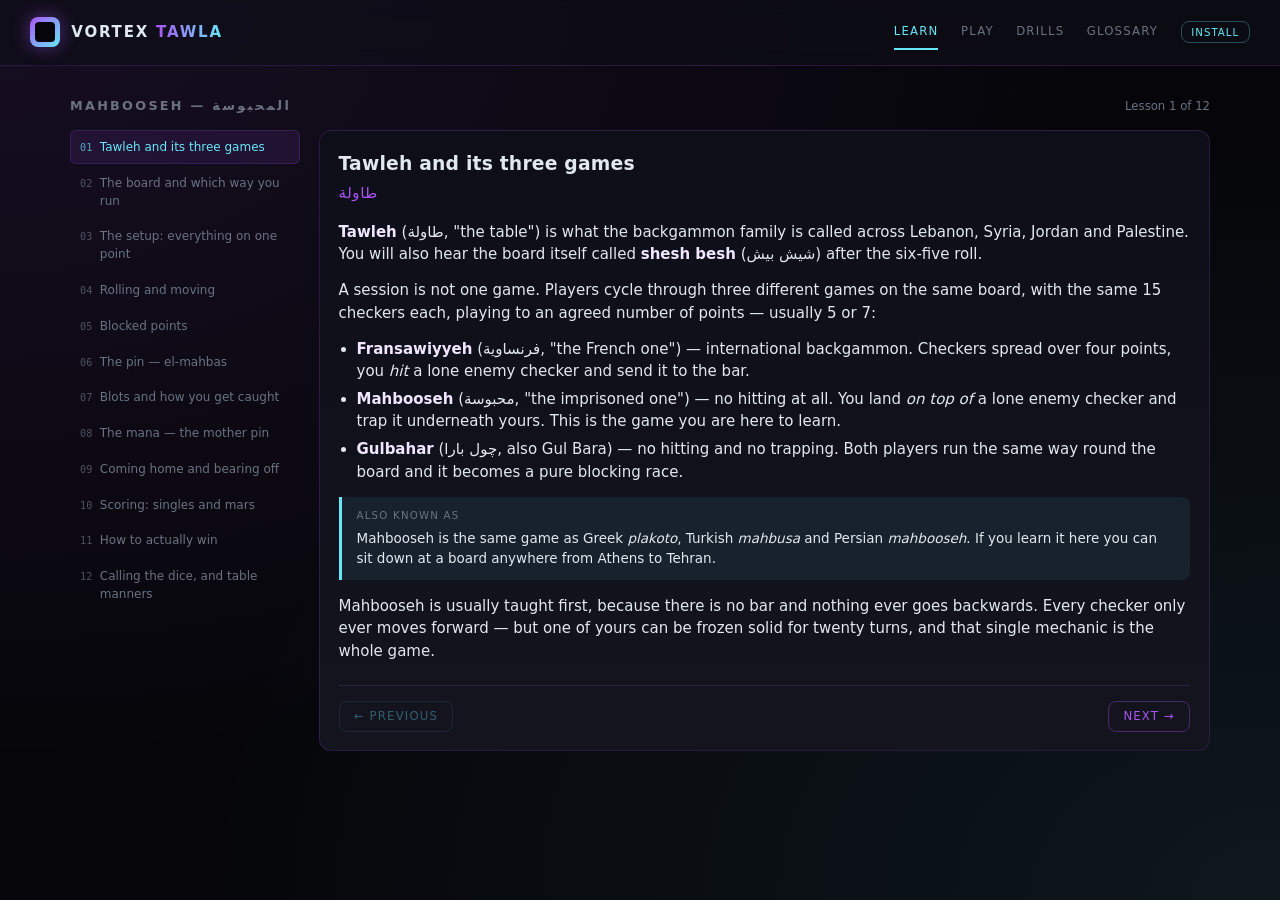
==== index.html @ 94d6f934 "Make it an installable, offline-capable PWA Adds manifest.webmanifest, sw.js and assets/js/pwa.js: t" ====
<!doctype html>
<html lang="en">
<head>
<meta charset="utf-8">
<meta name="viewport" content="width=device-width, initial-scale=1">
<title>Vortex Tawla — Mahbooseh</title>
<meta name="description" content="Learn Tawleh: an interactive Mahbooseh trainer with rules, drills and a playable board.">
<meta name="theme-color" content="#06060a">
<link rel="manifest" href="manifest.webmanifest">
<link rel="apple-touch-icon" href="assets/icons/apple-touch-icon-180.png">
<meta name="apple-mobile-web-app-capable" content="yes">
<meta name="apple-mobile-web-app-status-bar-style" content="black-translucent">
<meta name="apple-mobile-web-app-title" content="Tawla">
<meta name="mobile-web-app-capable" content="yes">
<link rel="icon" href="data:image/svg+xml,%3Csvg xmlns='http://www.w3.org/2000/svg' viewBox='0 0 32 32'%3E%3Cdefs%3E%3ClinearGradient id='g' x1='0' y1='0' x2='1' y2='1'%3E%3Cstop offset='0' stop-color='%23a855f7'/%3E%3Cstop offset='1' stop-color='%2367e8f9'/%3E%3C/linearGradient%3E%3C/defs%3E%3Crect width='32' height='32' rx='8' fill='url(%23g)'/%3E%3Crect x='5' y='5' width='22' height='22' rx='4' fill='%2306060a'/%3E%3C/svg%3E">
<link rel="stylesheet" href="assets/css/vortex.css">
<link rel="stylesheet" href="assets/css/tawla.css">
</head>
<body>

<header class="topbar" id="topbar">
  <div class="brand">
    <div class="logo"></div>
    <h1>VORTEX <span class="accent">TAWLA</span></h1>
  </div>
  <button class="hamburger" id="hamburger" aria-label="Toggle navigation">
    <span></span><span></span><span></span>
  </button>
  <nav id="nav">
    <button class="navlink active" data-view="learn">Learn</button>
    <button class="navlink" data-view="play">Play</button>
    <button class="navlink" data-view="drills">Drills</button>
    <button class="navlink" data-view="glossary">Glossary</button>
    <button class="btn btn-small" id="btn-install" hidden>Install</button>
  </nav>
</header>

<div id="sw-toast" class="sw-toast" hidden>
  <span>A new version is ready.</span>
  <button class="btn btn-small" id="sw-reload">Reload</button>
</div>

<main>

  <!-- ============================ LEARN ============================ -->
  <section class="view active" id="view-learn">
    <div class="section-head">
      <h2>Mahbooseh — المحبوسة</h2>
      <span class="muted" style="font-size:.78rem" id="lesson-progress"></span>
    </div>
    <div class="learn-grid">
      <div class="toc" id="toc"></div>
      <div class="card lesson" id="lesson"></div>
    </div>
  </section>

  <!-- ============================= PLAY ============================ -->
  <section class="view" id="view-play">
    <div class="section-head">
      <h2>Play Mahbooseh</h2>
      <div class="row">
        <label class="field" style="flex-direction:row;align-items:center;gap:.4rem">
          Opponent
          <select id="difficulty">
            <option value="easy">Easy</option>
            <option value="normal" selected>Normal</option>
            <option value="hard">Hard</option>
          </select>
        </label>
        <label class="field" style="flex-direction:row;align-items:center;gap:.4rem">
          <input type="checkbox" id="opt-hints" checked style="width:auto"> Hints
        </label>
        <label class="field" style="flex-direction:row;align-items:center;gap:.4rem">
          <input type="checkbox" id="opt-coach" checked style="width:auto"> Coach
        </label>
        <label class="field" style="flex-direction:row;align-items:center;gap:.4rem">
          <input type="checkbox" id="opt-mana" style="width:auto"> Mana ends game
        </label>
      </div>
    </div>

    <div id="play-flash"></div>

    <div class="play-grid">
      <div>
        <div class="hud">
          <div class="who w" id="who-w"><span class="dot"></span>You <span class="pips" id="pip-w"></span></div>
          <div class="who b" id="who-b"><span class="dot"></span>Opponent <span class="pips" id="pip-b"></span></div>
          <div class="spacer"></div>
          <div class="dice" id="dice"></div>
        </div>

        <div class="board-wrap"><div id="board"></div></div>

        <div class="controls">
          <button class="btn btn-primary" id="btn-roll">Roll</button>
          <button class="btn" id="btn-undo">Undo move</button>
          <button class="btn" id="btn-done">End turn</button>
          <button class="btn" id="btn-hint">Hint</button>
          <div class="spacer"></div>
          <button class="btn btn-danger" id="btn-new">New game</button>
        </div>
      </div>

      <aside class="side">
        <div class="card" id="coach-card">
          <div class="label" style="margin-bottom:.5rem">Coach</div>
          <div id="coach-body" class="coach-empty">Finish a turn and I'll review it.</div>
        </div>

        <div class="card">
          <div class="label" style="margin-bottom:.5rem">Position</div>
          <div class="stat-row"><span class="k">Your pip count</span><span class="v" id="s-pip-w">—</span></div>
          <div class="stat-row"><span class="k">Opponent pip</span><span class="v" id="s-pip-b">—</span></div>
          <div class="stat-row"><span class="k">Borne off</span><span class="v" id="s-off">0 – 0</span></div>
          <div class="stat-row"><span class="k">You have pinned</span><span class="v" id="s-pins-w">0</span></div>
          <div class="stat-row"><span class="k">You are pinned</span><span class="v" id="s-pins-b">0</span></div>
          <div class="stat-row"><span class="k">Match score</span><span class="v" id="s-score">0 – 0</span></div>
        </div>

        <div class="card">
          <div class="label" style="margin-bottom:.5rem">Move log</div>
          <div class="log" id="log"></div>
        </div>
      </aside>
    </div>
  </section>

  <!-- ============================ DRILLS =========================== -->
  <section class="view" id="view-drills">
    <div class="section-head">
      <h2>Drills</h2>
      <span class="muted" style="font-size:.78rem" id="drill-progress"></span>
    </div>
    <div class="card">
      <div class="drill-head" id="drill-head"></div>
      <p class="drill-q" id="drill-q"></p>
      <div class="board-wrap"><div id="drill-board"></div></div>
      <div class="controls">
        <button class="btn" id="drill-reset">Reset position</button>
        <button class="btn btn-primary" id="drill-check">Check my move</button>
        <button class="btn" id="drill-reveal">Show answer</button>
        <div class="spacer"></div>
        <button class="btn" id="drill-prev">Previous</button>
        <button class="btn" id="drill-next">Next</button>
      </div>
      <div class="verdict" id="drill-verdict"></div>
    </div>
  </section>

  <!-- =========================== GLOSSARY ========================== -->
  <section class="view" id="view-glossary">
    <div class="section-head"><h2>Glossary</h2></div>
    <div class="gloss" id="gloss"></div>

    <div class="section-head" style="margin-top:2rem"><h2>Calling the dice</h2></div>
    <div class="card">
      <table class="dice-names" id="dice-table"></table>
      <p class="muted" style="font-size:.78rem;margin:1rem 0 0">
        The higher die is called first: 6-5 is <em>shesh-besh</em>. Doubles usually take a
        <em>dou-</em> prefix. Calls vary between cities and tables.
      </p>
    </div>
  </section>

</main>

<script src="assets/js/engine.js"></script>
<script src="assets/js/ai.js"></script>
<script src="assets/js/coach.js"></script>
<script src="assets/js/store.js"></script>
<script src="assets/js/board.js"></script>
<script src="assets/js/content.js"></script>
<script src="assets/js/app.js"></script>
<script src="assets/js/pwa.js"></script>
</body>
</html>
---- assets/css/vortex.css ----
/* =====================================================================
 * Vortex shared theme
 * ---------------------------------------------------------------------
 * Ported from VortexPortal's hub/templates.py CSS so Vortex Tawla reads
 * as the same product as the Portal and Vortex Tension. Black ground,
 * purple + cyan highlights, glass topbar, neon glow on hover.
 * Keep the custom properties below in sync with the Portal.
 * ===================================================================== */

:root {
  --bg: #06060a;
  --surface: #0e0e18;
  --surface-2: #14141f;
  --border: rgba(168, 85, 247, 0.18);
  --border-strong: rgba(168, 85, 247, 0.45);
  --text: #e2e8f0;
  --muted: #6b7280;
  --subtle: #9ca3af;
  --purple: #a855f7;
  --purple-glow: rgba(168, 85, 247, 0.45);
  --cyan: #67e8f9;
  --cyan-glow: rgba(103, 232, 249, 0.40);
  --danger: #ef4444;
  --success: #34d399;
  --warning: #fbbf24;
  --mono: ui-monospace, "SF Mono", Menlo, Consolas, monospace;
}

* { box-sizing: border-box; }

html, body {
  margin: 0; padding: 0;
  background: var(--bg);
  color: var(--text);
  font-family: -apple-system, BlinkMacSystemFont, "Segoe UI", system-ui, sans-serif;
  font-size: 15px;
  line-height: 1.5;
  min-height: 100vh;
}

body {
  background:
    radial-gradient(ellipse at top left, rgba(168,85,247,0.10), transparent 60%),
    radial-gradient(ellipse at bottom right, rgba(103,232,249,0.08), transparent 60%),
    var(--bg);
  background-attachment: fixed;
}

a { color: var(--cyan); text-decoration: none; }
a:hover { text-decoration: underline; }

/* ---- topbar ---------------------------------------------------- */

.topbar {
  display: flex; align-items: center; justify-content: space-between;
  padding: 1rem 2rem;
  border-bottom: 1px solid var(--border);
  background: rgba(14, 14, 24, 0.72);
  backdrop-filter: blur(10px);
  -webkit-backdrop-filter: blur(10px);
  position: sticky; top: 0; z-index: 10;
}
.brand { display: flex; align-items: center; gap: 0.75rem; }
.brand .logo {
  width: 30px; height: 30px;
  background: linear-gradient(135deg, var(--purple), var(--cyan));
  border-radius: 8px;
  box-shadow: 0 0 18px var(--purple-glow);
  position: relative;
  flex: none;
}
.brand .logo::after {
  content: '';
  position: absolute; inset: 5px;
  background: var(--bg);
  border-radius: 4px;
}
.brand h1 {
  margin: 0;
  font-size: 1rem; font-weight: 600;
  letter-spacing: 0.12em; text-transform: uppercase;
}
.accent {
  background: linear-gradient(90deg, var(--purple), var(--cyan));
  -webkit-background-clip: text; background-clip: text; color: transparent;
}

nav { display: flex; gap: 1.5rem; align-items: center; }
nav button.navlink {
  background: none; border: 0; font: inherit; cursor: pointer;
  color: var(--muted);
  font-size: 0.78rem; text-transform: uppercase; letter-spacing: 0.1em;
  padding: 0.5rem 0;
  border-bottom: 2px solid transparent;
  transition: color .2s, border-color .2s;
}
nav button.navlink:hover { color: var(--text); }
nav button.navlink.active { color: var(--cyan); border-bottom-color: var(--cyan); }

.hamburger {
  display: none; flex-direction: column; gap: 4px;
  cursor: pointer; padding: .45rem; border-radius: 6px;
  background: none; border: 0;
}
.hamburger span { width: 22px; height: 2px; background: var(--text); border-radius: 2px; }

/* ---- layout ---------------------------------------------------- */

main { padding: 2rem; max-width: 1200px; margin: 0 auto; }

.section-head {
  display: flex; align-items: baseline; justify-content: space-between;
  margin: 0 0 1rem; gap: 1rem; flex-wrap: wrap;
}
.section-head h2 {
  margin: 0;
  font-size: 0.85rem; font-weight: 600;
  letter-spacing: 0.18em; text-transform: uppercase;
  color: var(--muted);
}

.card {
  background: linear-gradient(180deg, var(--surface), var(--surface-2));
  border: 1px solid var(--border);
  border-radius: 12px;
  padding: 1.25rem;
  position: relative;
}
.card h3 { margin: 0 0 0.5rem; font-size: 1.05rem; font-weight: 600; letter-spacing: 0.02em; }

.label {
  font-size: 0.7rem; color: var(--subtle);
  text-transform: uppercase; letter-spacing: 0.1em; font-weight: 600;
}

.badge {
  display: inline-flex; align-items: center; gap: 0.4rem;
  padding: 0.2rem 0.55rem;
  border-radius: 999px;
  font-size: 0.65rem; text-transform: uppercase; letter-spacing: 0.12em;
  border: 1px solid transparent; white-space: nowrap;
}
.badge.ok      { color: var(--success); border-color: rgba(52,211,153,.3);  background: rgba(52,211,153,.07); }
.badge.warn    { color: var(--warning); border-color: rgba(251,191,36,.3);  background: rgba(251,191,36,.07); }
.badge.bad     { color: var(--danger);  border-color: rgba(239,68,68,.3);   background: rgba(239,68,68,.07); }
.badge.neutral { color: var(--muted);   border-color: rgba(107,114,128,.3); background: rgba(107,114,128,.07); }

/* ---- controls -------------------------------------------------- */

.btn {
  display: inline-block;
  padding: 0.5rem 0.95rem;
  background: transparent;
  color: var(--cyan);
  border: 1px solid rgba(103, 232, 249, 0.3);
  border-radius: 8px;
  text-decoration: none;
  font-size: 0.78rem; text-transform: uppercase; letter-spacing: 0.1em;
  cursor: pointer; font-family: inherit;
  transition: background .15s, box-shadow .15s, border-color .15s, color .15s;
}
.btn:hover:not(:disabled) {
  background: rgba(103, 232, 249, 0.1);
  border-color: var(--cyan);
  box-shadow: 0 0 16px var(--cyan-glow);
  text-decoration: none;
}
.btn:disabled { opacity: .35; cursor: not-allowed; }
.btn-primary { color: var(--purple); border-color: rgba(168, 85, 247, 0.35); }
.btn-primary:hover:not(:disabled) {
  background: rgba(168, 85, 247, 0.1); border-color: var(--purple);
  box-shadow: 0 0 16px var(--purple-glow);
}
.btn-danger { color: var(--danger); border-color: rgba(239, 68, 68, 0.3); }
.btn-danger:hover:not(:disabled) {
  background: rgba(239, 68, 68, 0.1); border-color: var(--danger);
  box-shadow: 0 0 16px rgba(239,68,68,.3);
}
.btn-small { padding: 0.3rem 0.65rem; font-size: 0.68rem; }

label.field {
  display: flex; flex-direction: column; gap: 0.35rem;
  font-size: 0.7rem; color: var(--muted);
  text-transform: uppercase; letter-spacing: 0.1em;
}
input, select, textarea {
  background: var(--surface-2);
  border: 1px solid var(--border);
  color: var(--text);
  padding: 0.5rem 0.7rem;
  border-radius: 6px;
  font-size: 0.9rem; font-family: inherit;
  transition: border-color .15s, box-shadow .15s;
}
input:focus, select:focus, textarea:focus {
  outline: none; border-color: var(--purple);
  box-shadow: 0 0 0 3px var(--purple-glow);
}

.flash {
  padding: 0.75rem 1rem; border-radius: 8px;
  margin-bottom: 1rem; font-size: 0.85rem;
}
.flash.error   { background: rgba(239,68,68,.1);   border: 1px solid rgba(239,68,68,.3);   color: var(--danger); }
.flash.success { background: rgba(52,211,153,.08); border: 1px solid rgba(52,211,153,.3);  color: var(--success); }
.flash.info    { background: rgba(103,232,249,.08);border: 1px solid rgba(103,232,249,.3); color: var(--cyan); }

/* ---- mobile ---------------------------------------------------- */

@media (max-width: 760px) {
  .topbar { padding: .8rem 1rem; flex-wrap: wrap; }
  .hamburger { display: flex; }
  .topbar nav {
    display: none; flex-direction: column; align-items: flex-start;
    gap: .35rem; width: 100%; order: 3; margin-top: .6rem;
    padding-top: .6rem; border-top: 1px solid var(--border);
  }
  .topbar.open nav { display: flex; }
  nav button.navlink { padding: .55rem 0; width: 100%; text-align: left; }
  main { padding: 1rem; }
}
---- assets/css/tawla.css ----
/* =====================================================================
 * Vortex Tawla — board + app surfaces
 * Sits on top of vortex.css and only uses its custom properties, so the
 * whole thing re-skins if the Portal palette ever moves.
 * ===================================================================== */

/* You are purple, the opponent is cyan — same two accents the rest of
   the Vortex family uses for "self" and "remote". */
:root {
  --wood:      #0b0b14;
  --wood-2:    #10101c;
  --pt-a:      rgba(168, 85, 247, 0.13);
  --pt-b:      rgba(103, 232, 249, 0.09);
  --chk-w:     #a855f7;   /* White = the human player */
  --chk-w-rim: #d8b4fe;
  --chk-b:     #67e8f9;   /* Black = the opponent      */
  --chk-b-rim: #cffafe;
}

/* ---- view switching -------------------------------------------- */

.view { display: none; }
.view.active { display: block; }

/* ---- play layout ----------------------------------------------- */

.play-grid {
  display: grid;
  grid-template-columns: minmax(0, 1fr) 260px;
  gap: 1.25rem;
  align-items: start;
}
@media (max-width: 1000px) {
  .play-grid { grid-template-columns: minmax(0, 1fr); }
}

/* ---- the board ------------------------------------------------- */

.board-wrap { overflow-x: auto; }

.board {
  --gap: 2px;
  position: relative;
  display: grid;
  grid-template-columns: repeat(6, 1fr) 1.7rem repeat(6, 1fr) 2.9rem;
  grid-template-rows: 1fr 1fr;
  gap: 0;
  min-width: 520px;
  aspect-ratio: 1.62;
  background: linear-gradient(160deg, var(--wood), var(--wood-2));
  border: 1px solid var(--border-strong);
  border-radius: 12px;
  padding: 0.5rem;
  box-shadow: 0 10px 40px rgba(0,0,0,.55), inset 0 0 60px rgba(168,85,247,.05);
  user-select: none;
}

/* the centre spine */
.board .bar {
  grid-row: 1 / span 2;
  grid-column: 7;
  background: linear-gradient(180deg, rgba(168,85,247,.10), rgba(103,232,249,.08));
  border-left: 1px solid var(--border);
  border-right: 1px solid var(--border);
  margin: -0.5rem 0;
}

/* ---- points ---------------------------------------------------- */

.pt {
  position: relative;
  cursor: default;
}
.pt .tri {
  position: absolute; inset: 0;
  background: var(--pt-a);
  transition: background .15s, filter .15s;
}
.pt.alt .tri { background: var(--pt-b); }
.pt.top .tri { clip-path: polygon(0 0, 100% 0, 50% 96%); }
.pt.bot .tri { clip-path: polygon(0 100%, 100% 100%, 50% 4%); }

.pt .num {
  position: absolute;
  left: 0; right: 0;
  text-align: center;
  font-family: var(--mono);
  font-size: 0.55rem;
  letter-spacing: .05em;
  color: var(--muted);
  pointer-events: none;
  opacity: .65;
}
.pt.top .num { top: -0.05rem; }
.pt.bot .num { bottom: -0.05rem; }

/* home-board tint so the two target quadrants read at a glance */
.pt.home-w .tri { box-shadow: inset 0 0 0 1px rgba(168,85,247,.16); }
.pt.home-b .tri { box-shadow: inset 0 0 0 1px rgba(103,232,249,.14); }

/* interaction states */
.pt.clickable { cursor: pointer; }
.pt.movable .tri { background: rgba(168,85,247,.22); }
.pt.selected .tri { background: rgba(168,85,247,.34); }
.pt.target { cursor: pointer; }
.pt.target .tri {
  background: rgba(52,211,153,.26);
  filter: drop-shadow(0 0 10px rgba(52,211,153,.5));
}
.pt.target-pin .tri {
  background: rgba(251,191,36,.30);
  filter: drop-shadow(0 0 12px rgba(251,191,36,.55));
}
/* Coach warnings on candidate destinations. The mana variant is loud on
   purpose — it is the one mistake that loses the game outright. */
.pt.risk-blot .tri {
  background: rgba(251,191,36,.20);
  filter: drop-shadow(0 0 8px rgba(251,191,36,.4));
}
.pt.risk-mana .tri {
  background: rgba(239,68,68,.34);
  filter: drop-shadow(0 0 14px rgba(239,68,68,.7));
}
.pt.risk-mana::after {
  content: '!';
  position: absolute; left: 50%; top: 42%;
  transform: translate(-50%, -50%);
  color: #fff; font-weight: 700; font-size: .9rem;
  text-shadow: 0 0 8px rgba(239,68,68,.9);
  pointer-events: none;
}
.pt.hintsrc .tri { background: rgba(103,232,249,.28); }
.pt.hintdst .tri { background: rgba(103,232,249,.20); filter: drop-shadow(0 0 10px var(--cyan-glow)); }

/* ---- checkers -------------------------------------------------- */

.chk {
  position: absolute;
  left: 50%;
  border-radius: 50%;
  transform: translateX(-50%);
  box-sizing: border-box;
  display: grid; place-items: center;
  font-size: 0.6rem;
  transition: box-shadow .15s;
}
.chk.w {
  background: radial-gradient(circle at 34% 30%, #c98bff, var(--chk-w) 62%, #7326b8);
  border: 1px solid var(--chk-w-rim);
  box-shadow: 0 2px 6px rgba(0,0,0,.6);
}
.chk.b {
  background: radial-gradient(circle at 34% 30%, #b9f6ff, var(--chk-b) 62%, #17869c);
  border: 1px solid var(--chk-b-rim);
  box-shadow: 0 2px 6px rgba(0,0,0,.6);
}
/* a checker with an enemy sitting on it: mahboos — locked down */
.chk.pinned {
  filter: saturate(.45) brightness(.62);
  border-style: dashed;
}
.chk.pinned::after {
  content: '✖';
  color: rgba(255,255,255,.85);
  font-size: 0.55em;
  line-height: 1;
}
.chk.top-of-pin {
  box-shadow: 0 0 0 2px rgba(251,191,36,.75), 0 2px 8px rgba(0,0,0,.6);
}
.chk.overflow-count {
  background: var(--surface-2);
  border: 1px solid var(--border-strong);
  color: var(--text);
  font-family: var(--mono);
  font-size: 0.6rem;
  font-weight: 700;
}

/* ---- bear-off trays -------------------------------------------- */

.tray {
  grid-column: 14;
  position: relative;
  margin-left: 0.4rem;
  border: 1px solid var(--border);
  border-radius: 6px;
  background: rgba(0,0,0,.35);
  display: flex; flex-direction: column;
  align-items: center; justify-content: flex-start;
  padding: 0.3rem 0.2rem;
  gap: 2px;
}
.tray.w { grid-row: 2; justify-content: flex-end; }
.tray.b { grid-row: 1; }
.tray .tray-label {
  font-family: var(--mono);
  font-size: 0.6rem;
  color: var(--muted);
  writing-mode: vertical-rl;
  position: absolute; top: 50%; left: 50%;
  transform: translate(-50%, -50%);
  pointer-events: none;
  letter-spacing: .1em;
}
.tray .slab { width: 78%; height: 5px; border-radius: 2px; flex: none; }
.tray .slab.w { background: linear-gradient(90deg, #7326b8, var(--chk-w)); }
.tray .slab.b { background: linear-gradient(90deg, #17869c, var(--chk-b)); }
.tray.target { outline: 2px solid var(--success); box-shadow: 0 0 14px rgba(52,211,153,.5); cursor: pointer; }

/* ---- HUD ------------------------------------------------------- */

.hud {
  display: flex; flex-wrap: wrap; gap: .6rem; align-items: center;
  margin-bottom: .9rem;
}
.hud .who {
  display: flex; align-items: center; gap: .45rem;
  padding: .35rem .7rem;
  border: 1px solid var(--border);
  border-radius: 999px;
  background: var(--surface);
  font-size: .72rem; text-transform: uppercase; letter-spacing: .1em;
  color: var(--muted);
}
.hud .who .dot { width: 10px; height: 10px; border-radius: 50%; }
.hud .who.w .dot { background: var(--chk-w); }
.hud .who.b .dot { background: var(--chk-b); }
.hud .who.active { border-color: var(--border-strong); color: var(--text); box-shadow: 0 0 14px var(--purple-glow); }
.hud .who .pips { font-family: var(--mono); font-size: .7rem; color: var(--subtle); }

.dice { display: flex; gap: .4rem; align-items: center; }
.die {
  width: 34px; height: 34px;
  border-radius: 7px;
  background: linear-gradient(160deg, #f5f3ff, #d8cfe8);
  color: #14141f;
  display: grid; grid-template-columns: repeat(3, 1fr); grid-template-rows: repeat(3, 1fr);
  padding: 4px;
  box-shadow: 0 2px 8px rgba(0,0,0,.55), 0 0 14px var(--purple-glow);
  flex: none;
}
.die i {
  border-radius: 50%; background: #14141f;
  width: 6px; height: 6px;
  align-self: center; justify-self: center;
  visibility: hidden;
}
.die i.on { visibility: visible; }
.die.spent { opacity: .28; box-shadow: none; filter: grayscale(1); }
.die.rolling { animation: tumble .45s ease-in-out; }
@keyframes tumble {
  0%   { transform: rotate(0)      scale(1);   }
  35%  { transform: rotate(-22deg) scale(1.14);}
  70%  { transform: rotate(18deg)  scale(.94); }
  100% { transform: rotate(0)      scale(1);   }
}

.controls { display: flex; flex-wrap: wrap; gap: .5rem; margin-top: .9rem; }

/* ---- side panel ------------------------------------------------ */

.side { display: flex; flex-direction: column; gap: 1rem; }
.side .card { padding: 1rem; }

.stat-row {
  display: flex; justify-content: space-between; align-items: center;
  padding: .35rem 0;
  border-bottom: 1px dashed rgba(168,85,247,.12);
  font-size: .8rem;
}
.stat-row:last-child { border-bottom: 0; }
.stat-row .k { color: var(--muted); font-size: .7rem; text-transform: uppercase; letter-spacing: .08em; }
.stat-row .v { font-family: var(--mono); }

.log {
  max-height: 260px; overflow-y: auto;
  font-family: var(--mono); font-size: .72rem;
  display: flex; flex-direction: column; gap: .2rem;
}
.log .entry { padding: .2rem .4rem; border-radius: 4px; color: var(--subtle); }
.log .entry.w { border-left: 2px solid var(--chk-w); }
.log .entry.b { border-left: 2px solid var(--chk-b); }
.log .entry .tag { color: var(--warning); }

/* ---- coach ----------------------------------------------------- */

.coach-empty { color: var(--muted); font-size: .8rem; font-style: italic; }
.coach-verdict {
  display: flex; align-items: center; gap: .5rem;
  margin-bottom: .5rem; flex-wrap: wrap;
}
.coach-verdict .cost { font-family: var(--mono); font-size: .7rem; color: var(--muted); }
.coach-body { font-size: .82rem; }
.coach-body .played, .coach-body .better, .coach-body .neutral {
  font-family: var(--mono); font-size: .74rem;
  padding: .28rem .45rem; border-radius: 5px; margin-top: .35rem;
  display: block;
}
.coach-body .neutral { background: var(--surface-2); border: 1px solid var(--border); }
.coach-body .played { background: rgba(239,68,68,.08);  border: 1px solid rgba(239,68,68,.22); }
.coach-body .better { background: rgba(52,211,153,.08); border: 1px solid rgba(52,211,153,.25); }
.coach-body .lead { color: var(--subtle); margin: .5rem 0 0; }

.coach-warn {
  border-left: 3px solid var(--danger);
  background: rgba(239,68,68,.09);
  padding: .55rem .7rem; border-radius: 0 7px 7px 0;
  font-size: .82rem; margin-bottom: .6rem;
}
.coach-warn.mild { border-left-color: var(--warning); background: rgba(251,191,36,.08); }
.coach-warn .h {
  display: block; font-size: .64rem; text-transform: uppercase;
  letter-spacing: .12em; color: var(--muted); margin-bottom: .2rem;
}

.drill-tick { color: var(--success); }

/* ---- learn ----------------------------------------------------- */

.learn-grid {
  display: grid;
  grid-template-columns: 230px minmax(0, 1fr);
  gap: 1.25rem; align-items: start;
}
@media (max-width: 860px) { .learn-grid { grid-template-columns: minmax(0,1fr); } }

.toc { display: flex; flex-direction: column; gap: .15rem; position: sticky; top: 84px; }
@media (max-width: 860px) { .toc { position: static; } }
.toc button {
  text-align: left; background: none; border: 1px solid transparent;
  color: var(--muted); font: inherit; font-size: .8rem;
  padding: .45rem .6rem; border-radius: 6px; cursor: pointer;
  display: flex; gap: .5rem; align-items: baseline;
}
.toc button .n { font-family: var(--mono); font-size: .68rem; opacity: .7; }
.toc button:hover { background: rgba(168,85,247,.06); color: var(--text); }
.toc button.active {
  background: rgba(168,85,247,.10); border-color: var(--border);
  color: var(--cyan);
}

.lesson h3 {
  font-size: 1.25rem; margin: 0 0 .25rem;
  letter-spacing: .01em;
}
.lesson .ar {
  font-size: 1rem; color: var(--purple); margin: 0 0 1.1rem;
  letter-spacing: .04em;
}
.lesson p { margin: 0 0 .9rem; }
.lesson ul, .lesson ol { margin: 0 0 .9rem; padding-left: 1.2rem; }
.lesson li { margin-bottom: .35rem; }
.lesson strong { color: #f0e6ff; }
.lesson code {
  font-family: var(--mono); font-size: .85em;
  background: var(--surface-2); border: 1px solid var(--border);
  padding: .05rem .35rem; border-radius: 4px;
}
.lesson .callout {
  border-left: 3px solid var(--purple);
  background: rgba(168,85,247,.07);
  padding: .75rem 1rem; border-radius: 0 8px 8px 0;
  margin: 0 0 1rem; font-size: .9rem;
}
.lesson .callout.cyan  { border-left-color: var(--cyan);   background: rgba(103,232,249,.07); }
.lesson .callout.warn  { border-left-color: var(--warning);background: rgba(251,191,36,.07); }
.lesson .callout .h {
  display: block; font-size: .68rem; text-transform: uppercase;
  letter-spacing: .12em; color: var(--muted); margin-bottom: .3rem;
}

.diagram { margin: 0 0 1.1rem; }
.diagram .cap {
  font-size: .72rem; color: var(--muted); margin-top: .4rem;
  font-style: italic;
}
.diagram .board { min-width: 0; }

.lesson-nav {
  display: flex; justify-content: space-between; gap: .5rem;
  margin-top: 1.5rem; padding-top: 1rem;
  border-top: 1px solid var(--border);
}

/* ---- drills ---------------------------------------------------- */

.drill-head { display: flex; gap: .6rem; align-items: center; flex-wrap: wrap; margin-bottom: .8rem; }
.drill-q { font-size: .95rem; margin: 0 0 .8rem; }
.verdict { margin-top: .9rem; }

/* ---- glossary -------------------------------------------------- */

.gloss { display: grid; grid-template-columns: repeat(auto-fill, minmax(260px, 1fr)); gap: .75rem; }
.gloss .term {
  border: 1px solid var(--border); border-radius: 10px;
  background: linear-gradient(180deg, var(--surface), var(--surface-2));
  padding: .8rem .9rem;
}
.gloss .term .t { font-weight: 600; display: flex; gap: .5rem; align-items: baseline; flex-wrap: wrap; }
.gloss .term .t .arabic { color: var(--purple); font-size: .95rem; }
.gloss .term .d { font-size: .82rem; color: var(--subtle); margin-top: .3rem; }

.dice-names { width: 100%; border-collapse: collapse; font-size: .85rem; }
.dice-names th, .dice-names td {
  text-align: left; padding: .45rem .6rem;
  border-bottom: 1px solid rgba(168,85,247,.12);
}
.dice-names th {
  font-size: .66rem; text-transform: uppercase; letter-spacing: .12em;
  color: var(--muted); font-weight: 600;
}
.dice-names td.face { font-family: var(--mono); color: var(--cyan); white-space: nowrap; }
.dice-names td.arabic { color: var(--purple); }

/* On a phone, a board you can see all of beats a board you have to
   scroll sideways: drop the minimum width, narrow the spine and tray,
   and buy back stack height with a taller aspect ratio. */
@media (max-width: 620px) {
  .board {
    min-width: 0;
    aspect-ratio: 1.42;
    grid-template-columns: repeat(6, 1fr) 0.85rem repeat(6, 1fr) 1.5rem;
    padding: 0.35rem;
    border-radius: 9px;
  }
  .pt .num { font-size: 0.46rem; }
  .tray { margin-left: 0.22rem; padding: 0.2rem 0.12rem; }
  .tray .tray-label { font-size: 0.5rem; }
  .die { width: 28px; height: 28px; padding: 3px; }
  .die i { width: 5px; height: 5px; }
  .hud { gap: .4rem; }
  .hud .who { padding: .3rem .55rem; font-size: .66rem; }
}

/* ---- update toast ---------------------------------------------- */

.sw-toast {
  position: fixed; left: 50%; bottom: 1.1rem;
  transform: translateX(-50%);
  z-index: 50;
  display: flex; align-items: center; gap: .7rem;
  padding: .6rem .9rem;
  background: rgba(14, 14, 24, .95);
  border: 1px solid var(--border-strong);
  border-radius: 10px;
  box-shadow: 0 10px 34px rgba(0,0,0,.6), 0 0 22px var(--purple-glow);
  font-size: .8rem;
  backdrop-filter: blur(10px);
  -webkit-backdrop-filter: blur(10px);
  max-width: calc(100vw - 2rem);
}
.sw-toast[hidden] { display: none; }

/* Standalone (installed) gets a little breathing room for the notch and
   the home indicator. */
@media (display-mode: standalone) {
  .topbar { padding-top: max(1rem, env(safe-area-inset-top)); }
  main { padding-bottom: max(2rem, env(safe-area-inset-bottom)); }
}

/* ---- misc ------------------------------------------------------ */

.muted { color: var(--muted); }
.stack { display: flex; flex-direction: column; gap: 1rem; }
.row { display: flex; gap: .6rem; flex-wrap: wrap; align-items: center; }
.spacer { flex: 1; }
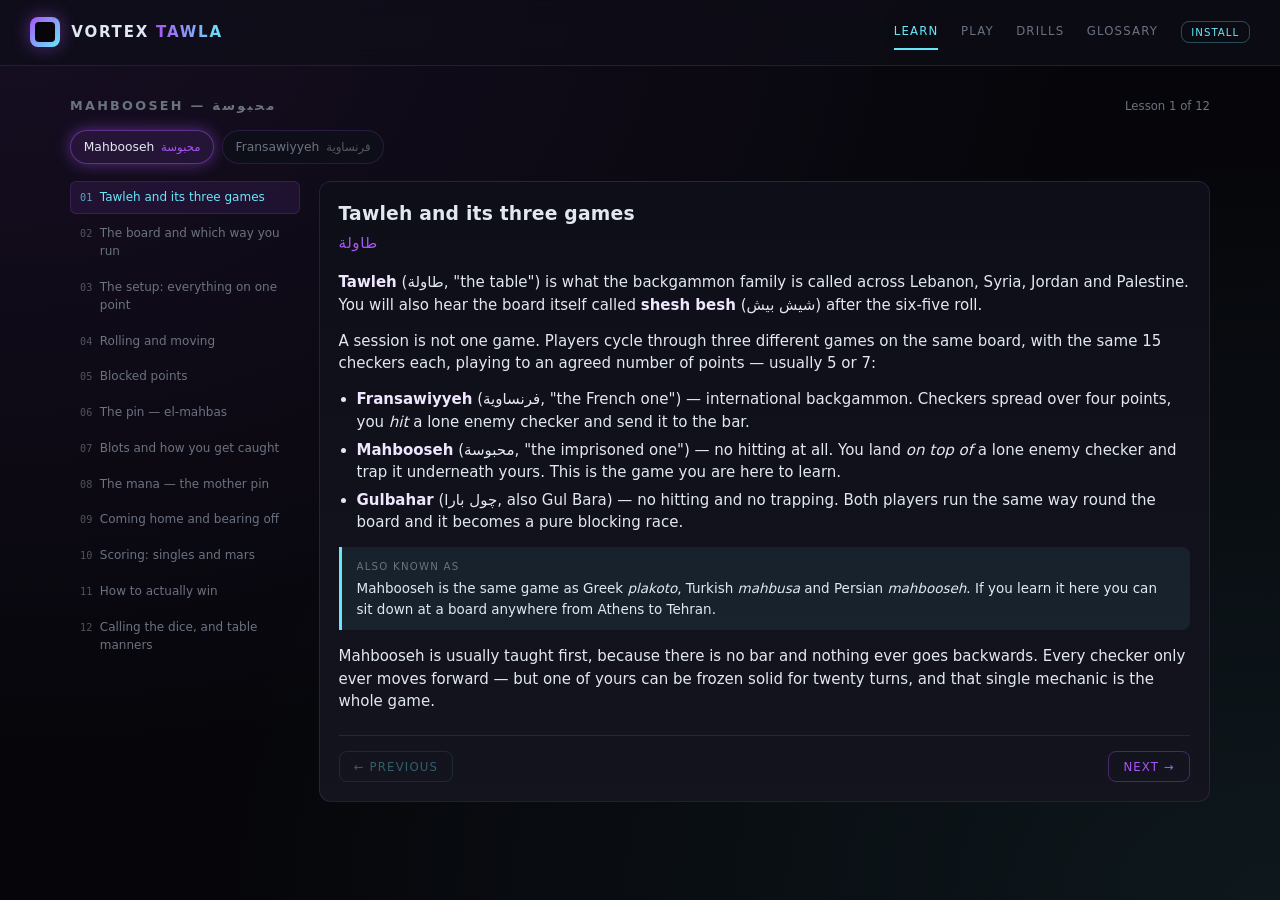
==== commit 5f2878a9: "Add Fransawiyyeh, on a proper variant seam Generalises the engine so a game variant is data rather t" ====
--- a/index.html
+++ b/index.html
@@ -45,9 +45,10 @@
   <!-- ============================ LEARN ============================ -->
   <section class="view active" id="view-learn">
     <div class="section-head">
-      <h2>Mahbooseh — المحبوسة</h2>
+      <h2 id="learn-title">Mahbooseh — المحبوسة</h2>
       <span class="muted" style="font-size:.78rem" id="lesson-progress"></span>
     </div>
+    <div class="gametabs" id="gametabs"></div>
     <div class="learn-grid">
       <div class="toc" id="toc"></div>
       <div class="card lesson" id="lesson"></div>
@@ -57,8 +58,15 @@
   <!-- ============================= PLAY ============================ -->
   <section class="view" id="view-play">
     <div class="section-head">
-      <h2>Play Mahbooseh</h2>
+      <h2 id="play-title">Play Mahbooseh</h2>
       <div class="row">
+        <label class="field" style="flex-direction:row;align-items:center;gap:.4rem">
+          Game
+          <select id="variant">
+            <option value="mahbooseh" selected>Mahbooseh</option>
+            <option value="fransawiyyeh">Fransawiyyeh</option>
+          </select>
+        </label>
         <label class="field" style="flex-direction:row;align-items:center;gap:.4rem">
           Opponent
           <select id="difficulty">
@@ -113,8 +121,9 @@
           <div class="stat-row"><span class="k">Your pip count</span><span class="v" id="s-pip-w">—</span></div>
           <div class="stat-row"><span class="k">Opponent pip</span><span class="v" id="s-pip-b">—</span></div>
           <div class="stat-row"><span class="k">Borne off</span><span class="v" id="s-off">0 – 0</span></div>
-          <div class="stat-row"><span class="k">You have pinned</span><span class="v" id="s-pins-w">0</span></div>
-          <div class="stat-row"><span class="k">You are pinned</span><span class="v" id="s-pins-b">0</span></div>
+          <div class="stat-row" id="row-bar" hidden><span class="k">On the bar</span><span class="v" id="s-bar">0 – 0</span></div>
+          <div class="stat-row" id="row-pins-w"><span class="k">You have pinned</span><span class="v" id="s-pins-w">0</span></div>
+          <div class="stat-row" id="row-pins-b"><span class="k">You are pinned</span><span class="v" id="s-pins-b">0</span></div>
           <div class="stat-row"><span class="k">Match score</span><span class="v" id="s-score">0 – 0</span></div>
         </div>
 
--- a/assets/css/tawla.css
+++ b/assets/css/tawla.css
@@ -55,7 +55,7 @@
   user-select: none;
 }
 
-/* the centre spine */
+/* the centre spine — also the bar, in variants that have one */
 .board .bar {
   grid-row: 1 / span 2;
   grid-column: 7;
@@ -63,6 +63,31 @@
   border-left: 1px solid var(--border);
   border-right: 1px solid var(--border);
   margin: -0.5rem 0;
+  position: relative;
+  display: flex; flex-direction: column; justify-content: space-between;
+  align-items: center;
+  padding: 0.6rem 0;
+  transition: background .15s, box-shadow .15s;
+}
+.board .bar.clickable { cursor: pointer; }
+.board .bar.movable {
+  background: linear-gradient(180deg, rgba(239,68,68,.30), rgba(239,68,68,.16));
+  box-shadow: inset 0 0 0 1px rgba(239,68,68,.5);
+}
+.board .bar.selected {
+  background: linear-gradient(180deg, rgba(239,68,68,.44), rgba(239,68,68,.24));
+  box-shadow: inset 0 0 0 1px var(--danger), 0 0 16px rgba(239,68,68,.45);
+}
+.barstack { display: flex; flex-direction: column; align-items: center; gap: 2px; width: 100%; }
+.barstack.up { margin-bottom: auto; }
+.barstack.down { margin-top: auto; }
+.barstack .chk {
+  position: static; transform: none;
+  width: 78%; aspect-ratio: 1; height: auto;
+}
+.barcount {
+  font-family: var(--mono); font-size: .58rem;
+  color: var(--text); text-align: center;
 }
 
 /* ---- points ---------------------------------------------------- */
@@ -317,6 +342,23 @@
 .drill-tick { color: var(--success); }
 
 /* ---- learn ----------------------------------------------------- */
+
+.gametabs { display: flex; gap: .5rem; flex-wrap: wrap; margin: 0 0 1.1rem; }
+.gametab {
+  background: var(--surface); border: 1px solid var(--border);
+  color: var(--muted); font: inherit; font-size: .82rem;
+  padding: .45rem .85rem; border-radius: 999px; cursor: pointer;
+  display: flex; align-items: baseline; gap: .45rem;
+  transition: color .15s, border-color .15s, background .15s, box-shadow .15s;
+}
+.gametab .ar { font-size: .78rem; opacity: .75; }
+.gametab:hover { color: var(--text); border-color: var(--border-strong); }
+.gametab.active {
+  color: var(--text); border-color: var(--border-strong);
+  background: rgba(168,85,247,.12);
+  box-shadow: 0 0 16px var(--purple-glow);
+}
+.gametab.active .ar { color: var(--purple); opacity: 1; }
 
 .learn-grid {
   display: grid;
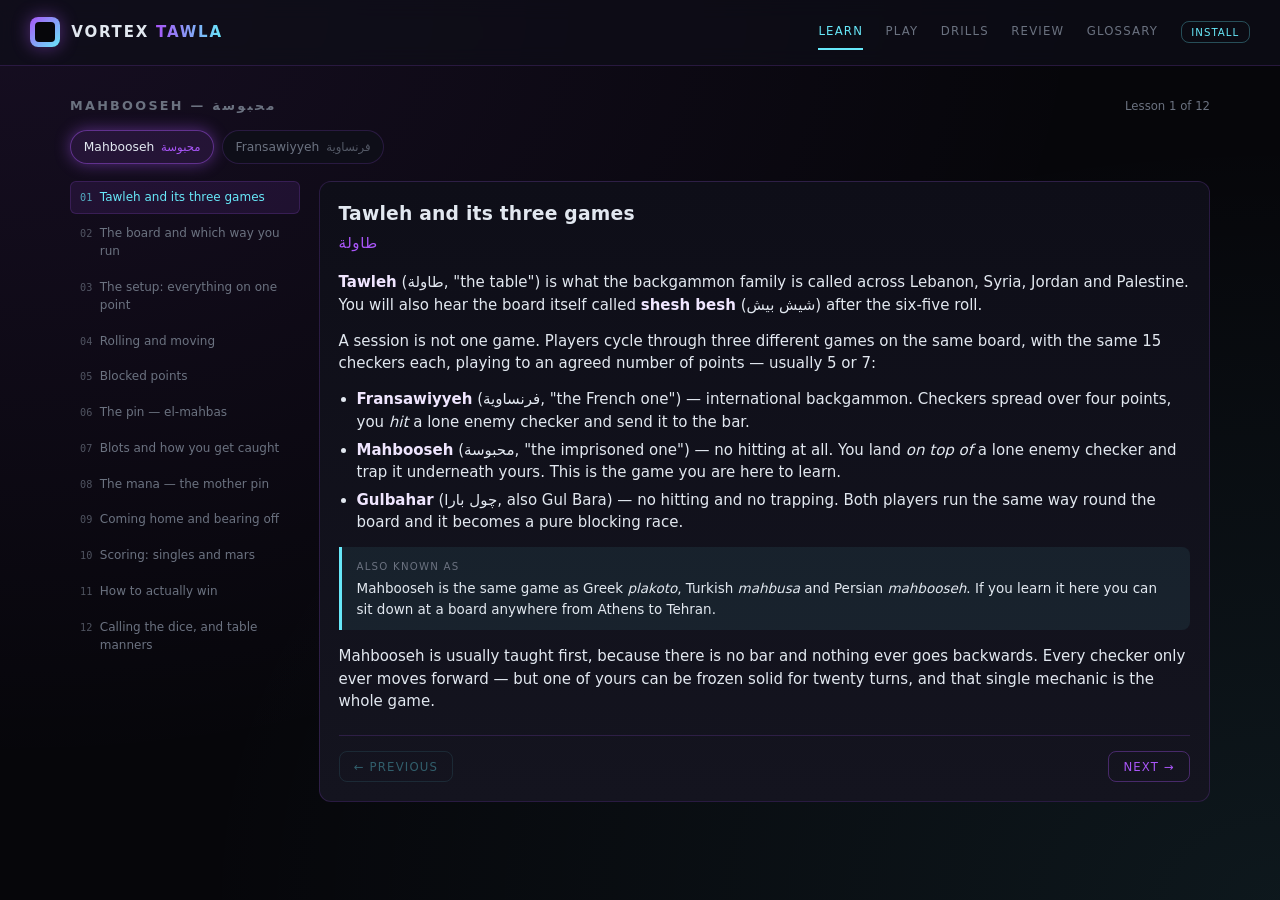
==== commit 9104b1bc: "Add match play, game review, and two-player mode Match play. Pick a target of 1/3/5/7 points; games " ====
--- a/index.html
+++ b/index.html
@@ -30,6 +30,7 @@
     <button class="navlink active" data-view="learn">Learn</button>
     <button class="navlink" data-view="play">Play</button>
     <button class="navlink" data-view="drills">Drills</button>
+    <button class="navlink" data-view="review">Review</button>
     <button class="navlink" data-view="glossary">Glossary</button>
     <button class="btn btn-small" id="btn-install" hidden>Install</button>
   </nav>
@@ -73,6 +74,16 @@
             <option value="easy">Easy</option>
             <option value="normal" selected>Normal</option>
             <option value="hard">Hard</option>
+            <option value="human">Two players</option>
+          </select>
+        </label>
+        <label class="field" style="flex-direction:row;align-items:center;gap:.4rem">
+          Match to
+          <select id="match-target">
+            <option value="1">1 point</option>
+            <option value="3">3 points</option>
+            <option value="5" selected>5 points</option>
+            <option value="7">7 points</option>
           </select>
         </label>
         <label class="field" style="flex-direction:row;align-items:center;gap:.4rem">
@@ -92,8 +103,8 @@
     <div class="play-grid">
       <div>
         <div class="hud">
-          <div class="who w" id="who-w"><span class="dot"></span>You <span class="pips" id="pip-w"></span></div>
-          <div class="who b" id="who-b"><span class="dot"></span>Opponent <span class="pips" id="pip-b"></span></div>
+          <div class="who w" id="who-w"><span class="dot"></span><span id="name-w">You</span> <span class="pips" id="pip-w"></span></div>
+          <div class="who b" id="who-b"><span class="dot"></span><span id="name-b">Opponent</span> <span class="pips" id="pip-b"></span></div>
           <div class="spacer"></div>
           <div class="dice" id="dice"></div>
         </div>
@@ -106,7 +117,8 @@
           <button class="btn" id="btn-done">End turn</button>
           <button class="btn" id="btn-hint">Hint</button>
           <div class="spacer"></div>
-          <button class="btn btn-danger" id="btn-new">New game</button>
+          <button class="btn" id="btn-new">New game</button>
+          <button class="btn btn-danger" id="btn-new-match">New match</button>
         </div>
       </div>
 
@@ -125,6 +137,7 @@
           <div class="stat-row" id="row-pins-w"><span class="k">You have pinned</span><span class="v" id="s-pins-w">0</span></div>
           <div class="stat-row" id="row-pins-b"><span class="k">You are pinned</span><span class="v" id="s-pins-b">0</span></div>
           <div class="stat-row"><span class="k">Match score</span><span class="v" id="s-score">0 – 0</span></div>
+          <div class="stat-row"><span class="k">Match to</span><span class="v" id="s-target">5</span></div>
         </div>
 
         <div class="card">
@@ -157,6 +170,28 @@
     </div>
   </section>
 
+  <!-- =========================== REVIEW ============================ -->
+  <section class="view" id="view-review">
+    <div class="section-head">
+      <h2>Game review</h2>
+      <span class="muted" style="font-size:.78rem" id="review-count"></span>
+    </div>
+    <div id="review-empty" class="card">
+      <p class="muted" style="margin:0">
+        Play a few turns and they will show up here — every turn you play is scored against the
+        best line that was available, so you can see exactly where a game turned.
+      </p>
+    </div>
+    <div id="review-body" hidden>
+      <div class="card" id="review-summary"></div>
+      <div class="card" style="margin-top:1rem">
+        <div class="label" style="margin-bottom:.6rem">Your turns — click one to see the position</div>
+        <div class="timeline" id="review-timeline"></div>
+      </div>
+      <div class="card" id="review-detail" style="margin-top:1rem"></div>
+    </div>
+  </section>
+
   <!-- =========================== GLOSSARY ========================== -->
   <section class="view" id="view-glossary">
     <div class="section-head"><h2>Glossary</h2></div>
@@ -177,6 +212,7 @@
 <script src="assets/js/engine.js"></script>
 <script src="assets/js/ai.js"></script>
 <script src="assets/js/coach.js"></script>
+<script src="assets/js/review.js"></script>
 <script src="assets/js/store.js"></script>
 <script src="assets/js/board.js"></script>
 <script src="assets/js/content.js"></script>
--- a/assets/css/tawla.css
+++ b/assets/css/tawla.css
@@ -424,6 +424,43 @@
   margin-top: 1.5rem; padding-top: 1rem;
   border-top: 1px solid var(--border);
 }
+
+/* ---- review ---------------------------------------------------- */
+
+.sumgrid {
+  display: grid; grid-template-columns: repeat(auto-fit, minmax(110px, 1fr));
+  gap: .6rem;
+}
+.sumcell {
+  background: var(--surface-2); border: 1px solid var(--border);
+  border-radius: 8px; padding: .55rem .7rem;
+}
+.sumcell .k {
+  font-size: .62rem; text-transform: uppercase; letter-spacing: .1em;
+  color: var(--muted); margin-bottom: .2rem;
+}
+.sumcell .v { font-family: var(--mono); font-size: 1.05rem; }
+
+.timeline {
+  display: flex; align-items: flex-end; gap: 3px;
+  height: 96px; overflow-x: auto; padding-bottom: .2rem;
+}
+.tbar {
+  flex: 0 0 14px; height: 100%;
+  background: none; border: 0; padding: 0; cursor: pointer;
+  display: flex; align-items: flex-end;
+  border-radius: 3px;
+}
+.tbar span {
+  display: block; width: 100%; border-radius: 3px;
+  transition: filter .12s;
+  min-height: 4px;
+}
+.tbar.ok span   { background: linear-gradient(180deg, var(--success), rgba(52,211,153,.35)); }
+.tbar.warn span { background: linear-gradient(180deg, var(--warning), rgba(251,191,36,.35)); }
+.tbar.bad span  { background: linear-gradient(180deg, var(--danger),  rgba(239,68,68,.35)); }
+.tbar:hover span { filter: brightness(1.25); }
+.tbar.picked { background: rgba(168,85,247,.16); box-shadow: inset 0 0 0 1px var(--border-strong); }
 
 /* ---- drills ---------------------------------------------------- */
 
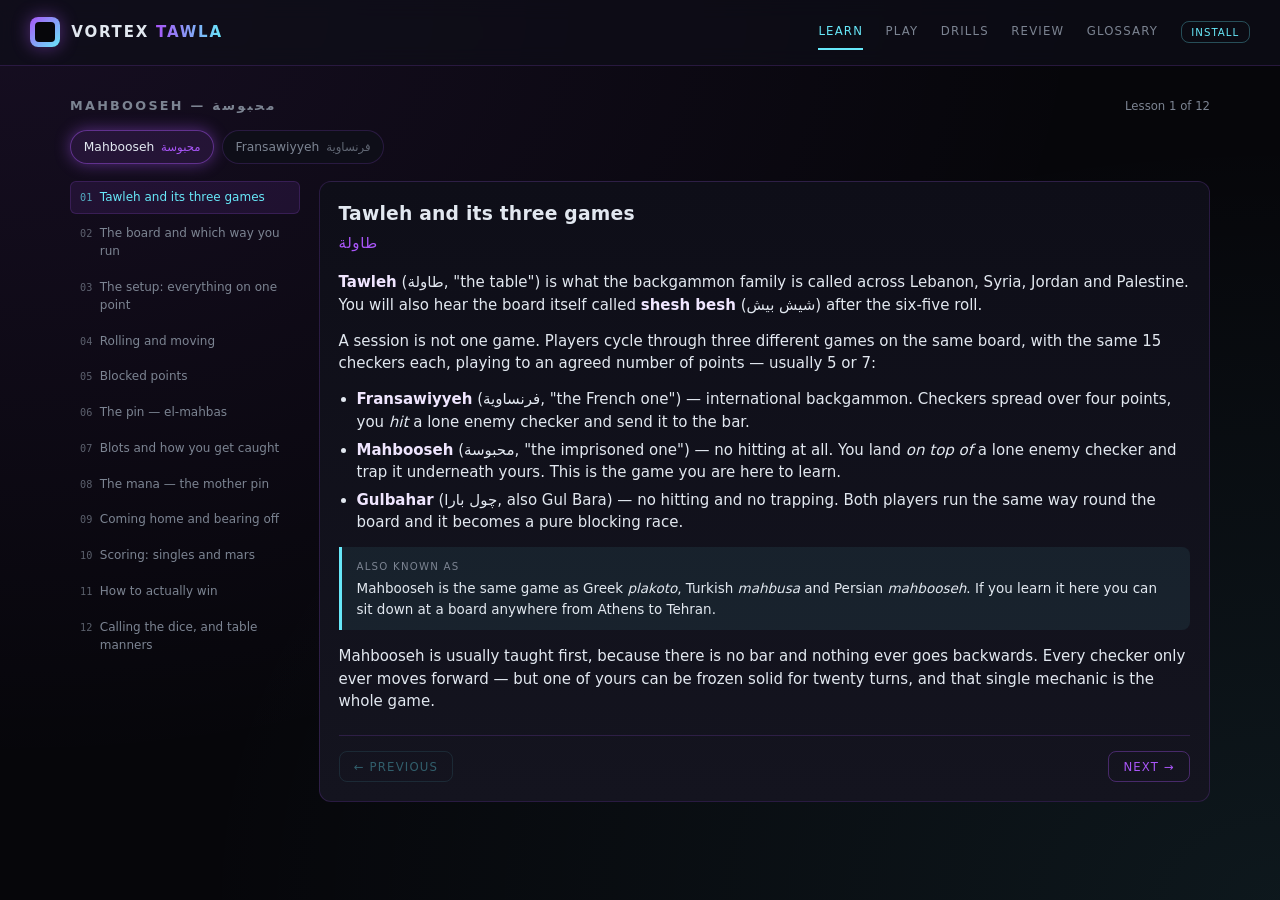
==== commit 455a9ea6: "Make the board readable and playable without sight or a mouse The board was a pile of divs whose who" ====
--- a/index.html
+++ b/index.html
@@ -18,12 +18,18 @@
 </head>
 <body>
 
+<a class="sr-only sr-only-focusable" href="#main">Skip to main content</a>
+
+<!-- Turn-by-turn narration for screen readers: rolls, moves, hits, the
+     coach's verdict and the result. Polite so it never interrupts. -->
+<div id="sr-live" class="sr-only" role="status" aria-live="polite" aria-atomic="true"></div>
+
 <header class="topbar" id="topbar">
   <div class="brand">
     <div class="logo"></div>
     <h1>VORTEX <span class="accent">TAWLA</span></h1>
   </div>
-  <button class="hamburger" id="hamburger" aria-label="Toggle navigation">
+  <button class="hamburger" id="hamburger" aria-label="Toggle navigation" aria-expanded="false" aria-controls="nav">
     <span></span><span></span><span></span>
   </button>
   <nav id="nav">
@@ -41,7 +47,7 @@
   <button class="btn btn-small" id="sw-reload">Reload</button>
 </div>
 
-<main>
+<main id="main" tabindex="-1">
 
   <!-- ============================ LEARN ============================ -->
   <section class="view active" id="view-learn">
@@ -110,6 +116,7 @@
         </div>
 
         <div class="board-wrap"><div id="board"></div></div>
+        <p class="sr-only" id="board-help">Use the arrow keys to move around the board, Enter to pick up or drop a checker.</p>
 
         <div class="controls">
           <button class="btn btn-primary" id="btn-roll">Roll</button>
--- a/assets/css/vortex.css
+++ b/assets/css/vortex.css
@@ -14,7 +14,13 @@
   --border: rgba(168, 85, 247, 0.18);
   --border-strong: rgba(168, 85, 247, 0.45);
   --text: #e2e8f0;
-  --muted: #6b7280;
+  /* Deliberate deviation from the Portal palette, which uses #6b7280
+     here. That is 3.8:1 on our darkest surface and this variable is used
+     for real body text (labels, captions, stat keys), so it failed WCAG
+     AA. #7c8492 is the nearest value that clears 4.5:1 (it measures
+     4.85:1 on --surface-2). Keep the rest of the palette in sync with
+     the Portal; this one is intentionally lighter. */
+  --muted: #7c8492;
   --subtle: #9ca3af;
   --purple: #a855f7;
   --purple-glow: rgba(168, 85, 247, 0.45);
@@ -27,6 +33,54 @@
 }
 
 * { box-sizing: border-box; }
+
+/* ---- accessibility ---------------------------------------------- */
+
+/* Visible to screen readers, invisible on screen. Used for the live
+   region and for text that gives non-visual context. */
+.sr-only {
+  position: absolute;
+  width: 1px; height: 1px;
+  padding: 0; margin: -1px;
+  overflow: hidden;
+  clip: rect(0 0 0 0);
+  clip-path: inset(50%);
+  white-space: nowrap;
+  border: 0;
+}
+
+/* Same, but reveals itself on focus — for the skip link. */
+.sr-only-focusable:focus {
+  position: fixed;
+  top: .6rem; left: .6rem;
+  width: auto; height: auto;
+  margin: 0; padding: .6rem .9rem;
+  clip: auto; clip-path: none;
+  z-index: 100;
+  background: var(--surface);
+  border: 1px solid var(--border-strong);
+  border-radius: 8px;
+  color: var(--text);
+}
+
+/* The default focus ring is close to invisible on this background, and
+   every interactive surface here is dark. */
+:focus-visible {
+  outline: 2px solid var(--cyan);
+  outline-offset: 2px;
+  border-radius: 4px;
+}
+/* Keep the ring for keyboard users without boxing every mouse click. */
+:focus:not(:focus-visible) { outline: none; }
+
+@media (prefers-reduced-motion: reduce) {
+  *, *::before, *::after {
+    animation-duration: .001ms !important;
+    animation-iteration-count: 1 !important;
+    transition-duration: .001ms !important;
+    scroll-behavior: auto !important;
+  }
+}
 
 html, body {
   margin: 0; padding: 0;
--- a/assets/css/tawla.css
+++ b/assets/css/tawla.css
@@ -125,6 +125,21 @@
 
 /* interaction states */
 .pt.clickable { cursor: pointer; }
+
+/* The triangle is clipped, so an outline on the cell would be sliced in
+   half. Draw the keyboard ring as an inset box on the cell instead. */
+.pt:focus { outline: none; }
+.pt:focus-visible {
+  outline: none;
+  box-shadow: inset 0 0 0 2px var(--cyan), 0 0 12px var(--cyan-glow);
+  border-radius: 3px;
+  z-index: 3;
+}
+.board .bar:focus-visible {
+  outline: none;
+  box-shadow: inset 0 0 0 2px var(--cyan), 0 0 12px var(--cyan-glow);
+}
+.tray:focus-visible { outline: 2px solid var(--cyan); outline-offset: 1px; }
 .pt.movable .tri { background: rgba(168,85,247,.22); }
 .pt.selected .tri { background: rgba(168,85,247,.34); }
 .pt.target { cursor: pointer; }
@@ -169,6 +184,9 @@
   font-size: 0.6rem;
   transition: box-shadow .15s;
 }
+/* The two sides must not be told apart by hue alone: purple checkers are
+   plain, cyan ones carry an inset ring. Readable in greyscale and for
+   anyone who cannot separate the two hues. */
 .chk.w {
   background: radial-gradient(circle at 34% 30%, #c98bff, var(--chk-w) 62%, #7326b8);
   border: 1px solid var(--chk-w-rim);
@@ -177,7 +195,7 @@
 .chk.b {
   background: radial-gradient(circle at 34% 30%, #b9f6ff, var(--chk-b) 62%, #17869c);
   border: 1px solid var(--chk-b-rim);
-  box-shadow: 0 2px 6px rgba(0,0,0,.6);
+  box-shadow: 0 2px 6px rgba(0,0,0,.6), inset 0 0 0 2px rgba(6,6,10,.55);
 }
 /* a checker with an enemy sitting on it: mahboos — locked down */
 .chk.pinned {
@@ -538,6 +556,34 @@
   main { padding-bottom: max(2rem, env(safe-area-inset-bottom)); }
 }
 
+/* ---- forced colours (Windows High Contrast) --------------------- */
+
+/* Backgrounds are stripped in this mode, and every checker here IS a
+   background gradient — without this the board renders as an empty grid.
+   Opt those few elements out and fall back to the system's own two
+   colours, which still tells the sides apart. */
+@media (forced-colors: active) {
+  .chk {
+    forced-color-adjust: none;
+    border: 2px solid CanvasText;
+  }
+  .chk.w { background: Canvas; }
+  .chk.b { background: CanvasText; }
+  .chk.pinned { border-style: dashed; filter: none; }
+  .pt .tri { forced-color-adjust: none; }
+  .pt.target .tri, .pt.target-pin .tri, .pt.risk-mana .tri, .pt.risk-blot .tri {
+    outline: 2px dashed CanvasText;
+    outline-offset: -3px;
+  }
+  /* Gradient text has no colour of its own and disappears here. */
+  .accent, .brand h1 .accent {
+    -webkit-text-fill-color: CanvasText;
+    color: CanvasText;
+    background: none;
+  }
+  .tbar span { forced-color-adjust: none; border: 1px solid CanvasText; }
+}
+
 /* ---- misc ------------------------------------------------------ */
 
 .muted { color: var(--muted); }
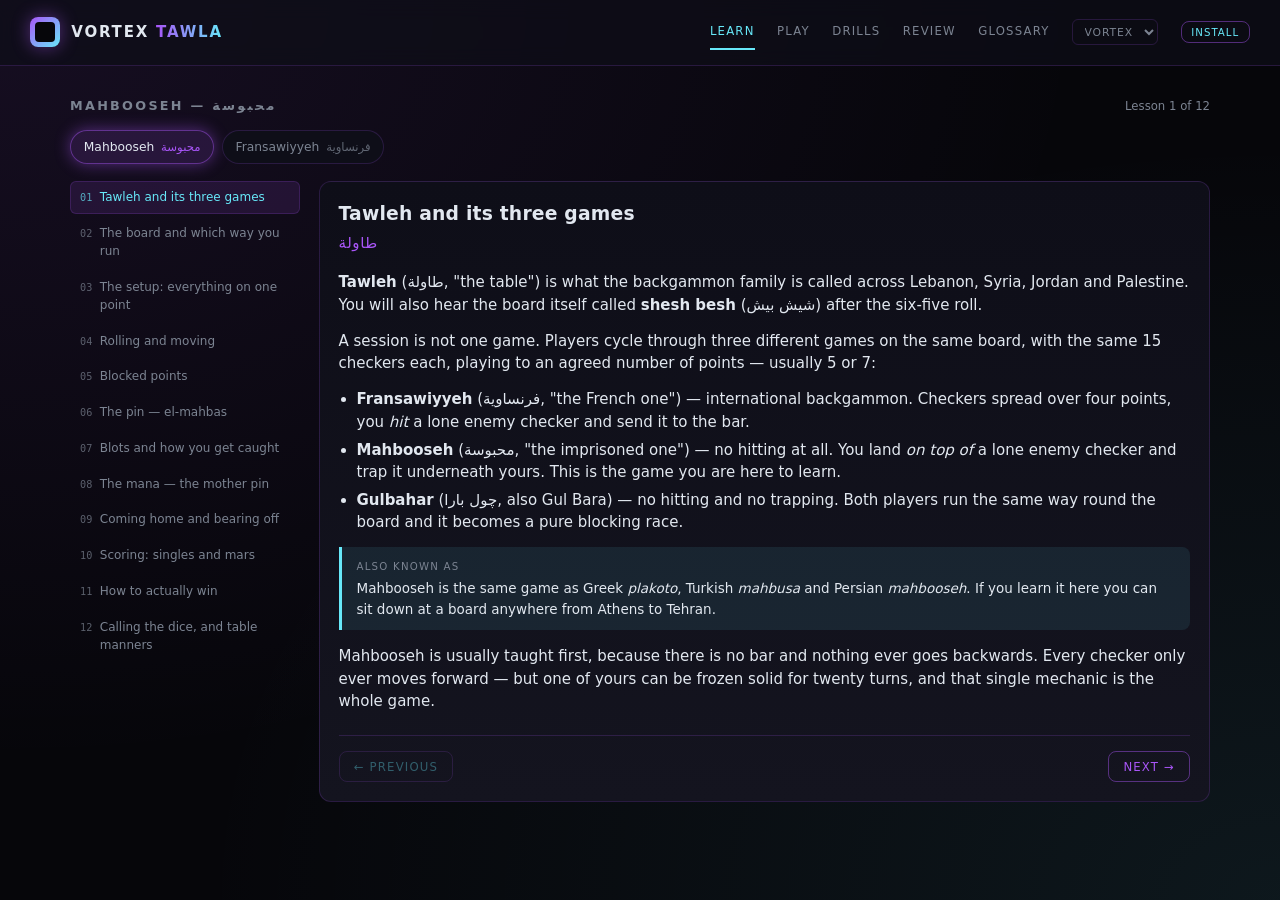
==== commit 62848ef3: "Add Nova and Qahwa themes; move every colour behind a token Keeps Vortex exactly as it was and adds " ====
--- a/index.html
+++ b/index.html
@@ -13,8 +13,21 @@
 <meta name="apple-mobile-web-app-title" content="Tawla">
 <meta name="mobile-web-app-capable" content="yes">
 <link rel="icon" href="data:image/svg+xml,%3Csvg xmlns='http://www.w3.org/2000/svg' viewBox='0 0 32 32'%3E%3Cdefs%3E%3ClinearGradient id='g' x1='0' y1='0' x2='1' y2='1'%3E%3Cstop offset='0' stop-color='%23a855f7'/%3E%3Cstop offset='1' stop-color='%2367e8f9'/%3E%3C/linearGradient%3E%3C/defs%3E%3Crect width='32' height='32' rx='8' fill='url(%23g)'/%3E%3Crect x='5' y='5' width='22' height='22' rx='4' fill='%2306060a'/%3E%3C/svg%3E">
+<link rel="stylesheet" href="assets/css/themes.css">
 <link rel="stylesheet" href="assets/css/vortex.css">
 <link rel="stylesheet" href="assets/css/tawla.css">
+<script>
+  /* Runs before any paint: reads the saved theme straight out of storage
+     rather than waiting for app.js, so there is no flash of the default
+     palette on load. Deliberately tiny and dependency-free. */
+  (function () {
+    try {
+      var raw = localStorage.getItem('vortex-tawla/v1');
+      var t = raw && (JSON.parse(raw).settings || {}).theme;
+      if (t && /^[a-z]+$/.test(t)) document.documentElement.setAttribute('data-theme', t);
+    } catch (e) { /* private mode, corrupt blob: keep the default */ }
+  })();
+</script>
 </head>
 <body>
 
@@ -38,6 +51,14 @@
     <button class="navlink" data-view="drills">Drills</button>
     <button class="navlink" data-view="review">Review</button>
     <button class="navlink" data-view="glossary">Glossary</button>
+    <label class="field themepick" for="theme">
+      <span class="sr-only">Theme</span>
+      <select id="theme" aria-label="Colour theme">
+        <option value="vortex">Vortex</option>
+        <option value="nova">Nova</option>
+        <option value="qahwa">Qahwa</option>
+      </select>
+    </label>
     <button class="btn btn-small" id="btn-install" hidden>Install</button>
   </nav>
 </header>
--- a/assets/css/themes.css
+++ b/assets/css/themes.css
@@ -0,0 +1,258 @@
+/* =====================================================================
+ * Vortex Tawla — themes
+ * ---------------------------------------------------------------------
+ * Every colour in the app comes from a token defined here. Nothing else
+ * hardcodes one, which is what lets a theme change the whole product —
+ * banner, background, board, checkers, dice — from a single attribute on
+ * <html data-theme="…">.
+ *
+ * Adding a theme means filling in this contract and nothing else:
+ *
+ *   ground      --bg --halo-1 --halo-2 --surface --surface-2 --glass
+ *   ink         --text --muted --subtle
+ *   line        --border --border-strong
+ *   accents     --accent(-glow -wash -tint) --accent-2(-glow -wash)
+ *   brand       --brand-1 --brand-2 --logo-core
+ *   status      --danger --success --warning
+ *   board       --board-1 --board-2 --board-edge --board-inner
+ *               --pt-a --pt-b --bar-1 --bar-2 --tray-bg
+ *   board state --pt-movable --pt-selected --pt-target --pt-target-pin
+ *               --pt-risk-blot --pt-risk-mana --pt-hint-src --pt-hint-dst
+ *   checkers    --chk-w(-hi -lo -rim) --chk-b(-hi -lo -rim) --chk-b-inset
+ *   dice        --die-1 --die-2 --die-pip --die-glow
+ *   focus       --focus-ring
+ *
+ * --muted is body text (labels, captions, stat keys), so every theme's
+ * value has to clear WCAG AA 4.5:1 against --surface-2. tests.html
+ * measures it rather than trusting the eye.
+ * ===================================================================== */
+
+/* ---------------------------------------------------------------------
+ * VORTEX — the original. Black ground, purple and cyan, neon glow.
+ * Palette ported from VortexPortal's hub/templates.py.
+ * ------------------------------------------------------------------- */
+:root,
+:root[data-theme="vortex"] {
+  --bg:            #06060a;
+  --halo-1:        rgba(168, 85, 247, 0.10);
+  --halo-2:        rgba(103, 232, 249, 0.08);
+  --surface:       #0e0e18;
+  --surface-2:     #14141f;
+  --glass:         rgba(14, 14, 24, 0.72);
+
+  --text:          #e2e8f0;
+  --muted:         #7c8492;
+  --subtle:        #9ca3af;
+
+  --border:        rgba(168, 85, 247, 0.18);
+  --border-strong: rgba(168, 85, 247, 0.45);
+
+  --accent:        #a855f7;
+  --accent-glow:   rgba(168, 85, 247, 0.45);
+  --accent-wash:   rgba(168, 85, 247, 0.10);
+  --accent-tint:   rgba(168, 85, 247, 0.22);
+  --accent-2:      #67e8f9;
+  --accent-2-glow: rgba(103, 232, 249, 0.40);
+  --accent-2-wash: rgba(103, 232, 249, 0.10);
+
+  --brand-1:       var(--accent);
+  --brand-2:       var(--accent-2);
+  --logo-core:     var(--bg);
+
+  --danger:        #ef4444;
+  --success:       #34d399;
+  --warning:       #fbbf24;
+
+  --board-1:       #0b0b14;
+  --board-2:       #10101c;
+  --board-edge:    var(--border-strong);
+  --board-inner:   rgba(168, 85, 247, 0.05);
+  --board-shadow:  rgba(0, 0, 0, 0.55);
+  --pt-a:          rgba(168, 85, 247, 0.13);
+  --pt-b:          rgba(103, 232, 249, 0.09);
+  --bar-1:         rgba(168, 85, 247, 0.10);
+  --bar-2:         rgba(103, 232, 249, 0.08);
+  --tray-bg:       rgba(0, 0, 0, 0.35);
+
+  --pt-movable:    rgba(168, 85, 247, 0.22);
+  --pt-selected:   rgba(168, 85, 247, 0.34);
+  --pt-target:     rgba(52, 211, 153, 0.26);
+  --pt-target-pin: rgba(251, 191, 36, 0.30);
+  --pt-risk-blot:  rgba(251, 191, 36, 0.20);
+  --pt-risk-mana:  rgba(239, 68, 68, 0.34);
+  --pt-hint-src:   rgba(103, 232, 249, 0.28);
+  --pt-hint-dst:   rgba(103, 232, 249, 0.20);
+
+  --chk-w:         #a855f7;
+  --chk-w-hi:      #c98bff;
+  --chk-w-lo:      #7326b8;
+  --chk-w-rim:     #d8b4fe;
+  --chk-b:         #67e8f9;
+  --chk-b-hi:      #b9f6ff;
+  --chk-b-lo:      #17869c;
+  --chk-b-rim:     #cffafe;
+  --chk-b-inset:   rgba(6, 6, 10, 0.55);
+
+  --die-1:         #f5f3ff;
+  --die-2:         #d8cfe8;
+  --die-pip:       #14141f;
+  --die-glow:      var(--accent-glow);
+
+  --focus-ring:    var(--accent-2);
+}
+
+/* ---------------------------------------------------------------------
+ * NOVA — brushed silver under glass, lit from the front. The only light
+ * theme, so the ink inverts: dark text on a bright ground. Borders are
+ * a cold electric blue with a soft outward bloom, and the checkers drop
+ * colour entirely for graphite and near-black.
+ * ------------------------------------------------------------------- */
+:root[data-theme="nova"] {
+  --bg:            #dfe4ec;
+  --halo-1:        rgba(255, 255, 255, 0.85);
+  --halo-2:        rgba(120, 180, 255, 0.22);
+  --surface:       #f2f5f9;
+  --surface-2:     #e6ebf2;
+  --glass:         rgba(246, 249, 253, 0.72);
+
+  --text:          #131722;
+  --muted:         #4d5768;
+  --subtle:        #333c4b;
+
+  --border:        rgba(60, 140, 235, 0.30);
+  --border-strong: rgba(60, 140, 235, 0.62);
+
+  --accent:        #2f7fd8;
+  --accent-glow:   rgba(80, 165, 255, 0.55);
+  --accent-wash:   rgba(80, 165, 255, 0.14);
+  --accent-tint:   rgba(80, 165, 255, 0.26);
+  --accent-2:      #1d6fbe;
+  --accent-2-glow: rgba(120, 195, 255, 0.55);
+  --accent-2-wash: rgba(120, 195, 255, 0.16);
+
+  --brand-1:       #8fa3bd;
+  --brand-2:       #4da3ff;
+  --logo-core:     #eef2f7;
+
+  --danger:        #c02626;
+  --success:       #10714d;
+  --warning:       #8a5a00;
+
+  /* Glass: a pale silver sheet, edge-lit rather than filled. */
+  --board-1:       #eaeef4;
+  --board-2:       #dde3ec;
+  --board-edge:    rgba(60, 140, 235, 0.55);
+  --board-inner:   rgba(255, 255, 255, 0.75);
+  --board-shadow:  rgba(70, 100, 140, 0.28);
+  --pt-a:          rgba(126, 145, 170, 0.30);
+  --pt-b:          rgba(96, 160, 225, 0.20);
+  --bar-1:         rgba(255, 255, 255, 0.65);
+  --bar-2:         rgba(120, 180, 255, 0.20);
+  --tray-bg:       rgba(255, 255, 255, 0.55);
+
+  --pt-movable:    rgba(80, 165, 255, 0.34);
+  --pt-selected:   rgba(47, 127, 216, 0.48);
+  --pt-target:     rgba(16, 145, 100, 0.34);
+  --pt-target-pin: rgba(200, 130, 0, 0.36);
+  --pt-risk-blot:  rgba(200, 130, 0, 0.26);
+  --pt-risk-mana:  rgba(192, 38, 38, 0.34);
+  --pt-hint-src:   rgba(47, 127, 216, 0.34);
+  --pt-hint-dst:   rgba(47, 127, 216, 0.24);
+
+  /* Graphite and near-black, per the brief. */
+  --chk-w:         #aeb6c2;
+  --chk-w-hi:      #eef1f6;
+  --chk-w-lo:      #6f7887;
+  --chk-w-rim:     #5b6676;   /* dark outline: the fill is nearly the
+                                 board's own colour, so the rim is what
+                                 makes the checker findable (5.0:1) */
+  --chk-b:         #2b2f38;
+  --chk-b-hi:      #5c6472;
+  --chk-b-lo:      #0d0f14;
+  --chk-b-rim:     #767e8c;
+  --chk-b-inset:   rgba(235, 240, 248, 0.40);
+
+  --die-1:         #ffffff;
+  --die-2:         #ccd5e2;
+  --die-pip:       #10131a;
+  --die-glow:      rgba(80, 165, 255, 0.45);
+
+  --focus-ring:    #1a5fb4;
+}
+
+/* ---------------------------------------------------------------------
+ * QAHWA — the coffeehouse table. قهوة. Walnut frame, inlaid points in
+ * two woods, bone and dark-wood checkers, brass fittings. What a real
+ * tawla actually looks like in Beirut, Damascus or Amman.
+ * ------------------------------------------------------------------- */
+:root[data-theme="qahwa"] {
+  --bg:            #1b120a;
+  --halo-1:        rgba(198, 142, 62, 0.12);
+  --halo-2:        rgba(90, 46, 20, 0.35);
+  --surface:       #2a1c11;
+  --surface-2:     #332315;
+  --glass:         rgba(42, 28, 17, 0.80);
+
+  --text:          #f4e7d2;
+  --muted:         #b79a76;
+  --subtle:        #d8c3a2;
+
+  --border:        rgba(198, 142, 62, 0.28);
+  --border-strong: rgba(214, 168, 92, 0.60);
+
+  --accent:        #d1a24c;
+  --accent-glow:   rgba(209, 162, 76, 0.40);
+  --accent-wash:   rgba(209, 162, 76, 0.12);
+  --accent-tint:   rgba(209, 162, 76, 0.24);
+  --accent-2:      #62a88b;
+  --accent-2-glow: rgba(98, 168, 139, 0.38);
+  --accent-2-wash: rgba(98, 168, 139, 0.12);
+
+  --brand-1:       #d1a24c;
+  --brand-2:       #8c5a2b;
+  --logo-core:     var(--bg);
+
+  --danger:        #d4674a;
+  --success:       #7fbf92;
+  --warning:       #e8b552;
+
+  /* Two woods, as an inlaid board would be. */
+  --board-1:       #3b2716;
+  --board-2:       #2a1b0f;
+  --board-edge:    rgba(214, 168, 92, 0.55);
+  --board-inner:   rgba(0, 0, 0, 0.30);
+  --board-shadow:  rgba(0, 0, 0, 0.60);
+  --pt-a:          rgba(226, 190, 132, 0.30);
+  --pt-b:          rgba(120, 62, 30, 0.55);
+  --bar-1:         rgba(140, 90, 43, 0.45);
+  --bar-2:         rgba(90, 55, 26, 0.55);
+  --tray-bg:       rgba(0, 0, 0, 0.35);
+
+  --pt-movable:    rgba(209, 162, 76, 0.30);
+  --pt-selected:   rgba(209, 162, 76, 0.48);
+  --pt-target:     rgba(98, 168, 139, 0.34);
+  --pt-target-pin: rgba(232, 181, 82, 0.38);
+  --pt-risk-blot:  rgba(232, 181, 82, 0.24);
+  --pt-risk-mana:  rgba(212, 103, 74, 0.40);
+  --pt-hint-src:   rgba(98, 168, 139, 0.32);
+  --pt-hint-dst:   rgba(98, 168, 139, 0.22);
+
+  /* Bone and dark walnut. */
+  --chk-w:         #e6d5b4;
+  --chk-w-hi:      #fbf3e2;
+  --chk-w-lo:      #a98f66;
+  --chk-w-rim:     #fffaf0;
+  --chk-b:         #4a2e18;
+  --chk-b-hi:      #7d5230;
+  --chk-b-lo:      #23140a;
+  --chk-b-rim:     #b8875a;   /* 4.5:1 against the board; the fill
+                                 alone is 1.1:1, as real wood would be */
+  --chk-b-inset:   rgba(240, 224, 196, 0.34);
+
+  --die-1:         #f7ecd6;
+  --die-2:         #d9c3a0;
+  --die-pip:       #2a1b0f;
+  --die-glow:      rgba(209, 162, 76, 0.40);
+
+  --focus-ring:    #f0c874;
+}
--- a/assets/css/vortex.css
+++ b/assets/css/vortex.css
@@ -8,27 +8,6 @@
  * ===================================================================== */
 
 :root {
-  --bg: #06060a;
-  --surface: #0e0e18;
-  --surface-2: #14141f;
-  --border: rgba(168, 85, 247, 0.18);
-  --border-strong: rgba(168, 85, 247, 0.45);
-  --text: #e2e8f0;
-  /* Deliberate deviation from the Portal palette, which uses #6b7280
-     here. That is 3.8:1 on our darkest surface and this variable is used
-     for real body text (labels, captions, stat keys), so it failed WCAG
-     AA. #7c8492 is the nearest value that clears 4.5:1 (it measures
-     4.85:1 on --surface-2). Keep the rest of the palette in sync with
-     the Portal; this one is intentionally lighter. */
-  --muted: #7c8492;
-  --subtle: #9ca3af;
-  --purple: #a855f7;
-  --purple-glow: rgba(168, 85, 247, 0.45);
-  --cyan: #67e8f9;
-  --cyan-glow: rgba(103, 232, 249, 0.40);
-  --danger: #ef4444;
-  --success: #34d399;
-  --warning: #fbbf24;
   --mono: ui-monospace, "SF Mono", Menlo, Consolas, monospace;
 }
 
@@ -66,7 +45,7 @@
 /* The default focus ring is close to invisible on this background, and
    every interactive surface here is dark. */
 :focus-visible {
-  outline: 2px solid var(--cyan);
+  outline: 2px solid var(--focus-ring);
   outline-offset: 2px;
   border-radius: 4px;
 }
@@ -94,13 +73,13 @@
 
 body {
   background:
-    radial-gradient(ellipse at top left, rgba(168,85,247,0.10), transparent 60%),
-    radial-gradient(ellipse at bottom right, rgba(103,232,249,0.08), transparent 60%),
+    radial-gradient(ellipse at top left, var(--halo-1), transparent 60%),
+    radial-gradient(ellipse at bottom right, var(--halo-2), transparent 60%),
     var(--bg);
   background-attachment: fixed;
 }
 
-a { color: var(--cyan); text-decoration: none; }
+a { color: var(--accent-2); text-decoration: none; }
 a:hover { text-decoration: underline; }
 
 /* ---- topbar ---------------------------------------------------- */
@@ -109,7 +88,7 @@
   display: flex; align-items: center; justify-content: space-between;
   padding: 1rem 2rem;
   border-bottom: 1px solid var(--border);
-  background: rgba(14, 14, 24, 0.72);
+  background: var(--glass);
   backdrop-filter: blur(10px);
   -webkit-backdrop-filter: blur(10px);
   position: sticky; top: 0; z-index: 10;
@@ -117,16 +96,16 @@
 .brand { display: flex; align-items: center; gap: 0.75rem; }
 .brand .logo {
   width: 30px; height: 30px;
-  background: linear-gradient(135deg, var(--purple), var(--cyan));
+  background: linear-gradient(135deg, var(--brand-1), var(--brand-2));
   border-radius: 8px;
-  box-shadow: 0 0 18px var(--purple-glow);
+  box-shadow: 0 0 18px var(--accent-glow);
   position: relative;
   flex: none;
 }
 .brand .logo::after {
   content: '';
   position: absolute; inset: 5px;
-  background: var(--bg);
+  background: var(--logo-core);
   border-radius: 4px;
 }
 .brand h1 {
@@ -135,7 +114,7 @@
   letter-spacing: 0.12em; text-transform: uppercase;
 }
 .accent {
-  background: linear-gradient(90deg, var(--purple), var(--cyan));
+  background: linear-gradient(90deg, var(--brand-1), var(--brand-2));
   -webkit-background-clip: text; background-clip: text; color: transparent;
 }
 
@@ -149,7 +128,7 @@
   transition: color .2s, border-color .2s;
 }
 nav button.navlink:hover { color: var(--text); }
-nav button.navlink.active { color: var(--cyan); border-bottom-color: var(--cyan); }
+nav button.navlink.active { color: var(--accent-2); border-bottom-color: var(--accent-2); }
 
 .hamburger {
   display: none; flex-direction: column; gap: 4px;
@@ -194,10 +173,10 @@
   font-size: 0.65rem; text-transform: uppercase; letter-spacing: 0.12em;
   border: 1px solid transparent; white-space: nowrap;
 }
-.badge.ok      { color: var(--success); border-color: rgba(52,211,153,.3);  background: rgba(52,211,153,.07); }
-.badge.warn    { color: var(--warning); border-color: rgba(251,191,36,.3);  background: rgba(251,191,36,.07); }
-.badge.bad     { color: var(--danger);  border-color: rgba(239,68,68,.3);   background: rgba(239,68,68,.07); }
-.badge.neutral { color: var(--muted);   border-color: rgba(107,114,128,.3); background: rgba(107,114,128,.07); }
+.badge.ok      { color: var(--success); border-color: color-mix(in srgb, var(--success) 35%, transparent);  background: color-mix(in srgb, var(--success) 10%, transparent); }
+.badge.warn    { color: var(--warning); border-color: color-mix(in srgb, var(--warning) 35%, transparent);  background: color-mix(in srgb, var(--warning) 10%, transparent); }
+.badge.bad     { color: var(--danger);  border-color: color-mix(in srgb, var(--danger) 35%, transparent);   background: color-mix(in srgb, var(--danger) 10%, transparent); }
+.badge.neutral { color: var(--muted);   border-color: color-mix(in srgb, var(--muted) 35%, transparent); background: color-mix(in srgb, var(--muted) 10%, transparent); }
 
 /* ---- controls -------------------------------------------------- */
 
@@ -205,8 +184,8 @@
   display: inline-block;
   padding: 0.5rem 0.95rem;
   background: transparent;
-  color: var(--cyan);
-  border: 1px solid rgba(103, 232, 249, 0.3);
+  color: var(--accent-2);
+  border: 1px solid var(--border-strong);
   border-radius: 8px;
   text-decoration: none;
   font-size: 0.78rem; text-transform: uppercase; letter-spacing: 0.1em;
@@ -214,21 +193,21 @@
   transition: background .15s, box-shadow .15s, border-color .15s, color .15s;
 }
 .btn:hover:not(:disabled) {
-  background: rgba(103, 232, 249, 0.1);
-  border-color: var(--cyan);
-  box-shadow: 0 0 16px var(--cyan-glow);
+  background: var(--accent-2-wash);
+  border-color: var(--accent-2);
+  box-shadow: 0 0 16px var(--accent-2-glow);
   text-decoration: none;
 }
 .btn:disabled { opacity: .35; cursor: not-allowed; }
-.btn-primary { color: var(--purple); border-color: rgba(168, 85, 247, 0.35); }
+.btn-primary { color: var(--accent); border-color: var(--border-strong); }
 .btn-primary:hover:not(:disabled) {
-  background: rgba(168, 85, 247, 0.1); border-color: var(--purple);
-  box-shadow: 0 0 16px var(--purple-glow);
-}
-.btn-danger { color: var(--danger); border-color: rgba(239, 68, 68, 0.3); }
+  background: var(--accent-wash); border-color: var(--accent);
+  box-shadow: 0 0 16px var(--accent-glow);
+}
+.btn-danger { color: var(--danger); border-color: color-mix(in srgb, var(--danger) 35%, transparent); }
 .btn-danger:hover:not(:disabled) {
-  background: rgba(239, 68, 68, 0.1); border-color: var(--danger);
-  box-shadow: 0 0 16px rgba(239,68,68,.3);
+  background: color-mix(in srgb, var(--danger) 12%, transparent); border-color: var(--danger);
+  box-shadow: 0 0 16px color-mix(in srgb, var(--danger) 35%, transparent);
 }
 .btn-small { padding: 0.3rem 0.65rem; font-size: 0.68rem; }
 
@@ -247,17 +226,17 @@
   transition: border-color .15s, box-shadow .15s;
 }
 input:focus, select:focus, textarea:focus {
-  outline: none; border-color: var(--purple);
-  box-shadow: 0 0 0 3px var(--purple-glow);
+  outline: none; border-color: var(--accent);
+  box-shadow: 0 0 0 3px var(--accent-glow);
 }
 
 .flash {
   padding: 0.75rem 1rem; border-radius: 8px;
   margin-bottom: 1rem; font-size: 0.85rem;
 }
-.flash.error   { background: rgba(239,68,68,.1);   border: 1px solid rgba(239,68,68,.3);   color: var(--danger); }
-.flash.success { background: rgba(52,211,153,.08); border: 1px solid rgba(52,211,153,.3);  color: var(--success); }
-.flash.info    { background: rgba(103,232,249,.08);border: 1px solid rgba(103,232,249,.3); color: var(--cyan); }
+.flash.error   { background: color-mix(in srgb, var(--danger) 12%, transparent);  border: 1px solid color-mix(in srgb, var(--danger) 35%, transparent);  color: var(--danger); }
+.flash.success { background: color-mix(in srgb, var(--success) 10%, transparent); border: 1px solid color-mix(in srgb, var(--success) 35%, transparent); color: var(--success); }
+.flash.info    { background: var(--accent-2-wash); border: 1px solid color-mix(in srgb, var(--accent-2) 35%, transparent); color: var(--accent-2); }
 
 /* ---- mobile ---------------------------------------------------- */
 
--- a/assets/css/tawla.css
+++ b/assets/css/tawla.css
@@ -4,18 +4,6 @@
  * whole thing re-skins if the Portal palette ever moves.
  * ===================================================================== */
 
-/* You are purple, the opponent is cyan — same two accents the rest of
-   the Vortex family uses for "self" and "remote". */
-:root {
-  --wood:      #0b0b14;
-  --wood-2:    #10101c;
-  --pt-a:      rgba(168, 85, 247, 0.13);
-  --pt-b:      rgba(103, 232, 249, 0.09);
-  --chk-w:     #a855f7;   /* White = the human player */
-  --chk-w-rim: #d8b4fe;
-  --chk-b:     #67e8f9;   /* Black = the opponent      */
-  --chk-b-rim: #cffafe;
-}
 
 /* ---- view switching -------------------------------------------- */
 
@@ -47,11 +35,11 @@
   gap: 0;
   min-width: 520px;
   aspect-ratio: 1.62;
-  background: linear-gradient(160deg, var(--wood), var(--wood-2));
-  border: 1px solid var(--border-strong);
+  background: linear-gradient(160deg, var(--board-1), var(--board-2));
+  border: 1px solid var(--board-edge);
   border-radius: 12px;
   padding: 0.5rem;
-  box-shadow: 0 10px 40px rgba(0,0,0,.55), inset 0 0 60px rgba(168,85,247,.05);
+  box-shadow: 0 10px 40px var(--board-shadow), inset 0 0 60px var(--board-inner);
   user-select: none;
 }
 
@@ -59,7 +47,7 @@
 .board .bar {
   grid-row: 1 / span 2;
   grid-column: 7;
-  background: linear-gradient(180deg, rgba(168,85,247,.10), rgba(103,232,249,.08));
+  background: linear-gradient(180deg, var(--bar-1), var(--bar-2));
   border-left: 1px solid var(--border);
   border-right: 1px solid var(--border);
   margin: -0.5rem 0;
@@ -71,12 +59,12 @@
 }
 .board .bar.clickable { cursor: pointer; }
 .board .bar.movable {
-  background: linear-gradient(180deg, rgba(239,68,68,.30), rgba(239,68,68,.16));
-  box-shadow: inset 0 0 0 1px rgba(239,68,68,.5);
+  background: linear-gradient(180deg, var(--pt-risk-mana), color-mix(in srgb, var(--danger) 16%, transparent));
+  box-shadow: inset 0 0 0 1px color-mix(in srgb, var(--danger) 50%, transparent);
 }
 .board .bar.selected {
-  background: linear-gradient(180deg, rgba(239,68,68,.44), rgba(239,68,68,.24));
-  box-shadow: inset 0 0 0 1px var(--danger), 0 0 16px rgba(239,68,68,.45);
+  background: linear-gradient(180deg, color-mix(in srgb, var(--danger) 46%, transparent), color-mix(in srgb, var(--danger) 26%, transparent));
+  box-shadow: inset 0 0 0 1px var(--danger), 0 0 16px color-mix(in srgb, var(--danger) 45%, transparent);
 }
 .barstack { display: flex; flex-direction: column; align-items: center; gap: 2px; width: 100%; }
 .barstack.up { margin-bottom: auto; }
@@ -120,8 +108,8 @@
 .pt.bot .num { bottom: -0.05rem; }
 
 /* home-board tint so the two target quadrants read at a glance */
-.pt.home-w .tri { box-shadow: inset 0 0 0 1px rgba(168,85,247,.16); }
-.pt.home-b .tri { box-shadow: inset 0 0 0 1px rgba(103,232,249,.14); }
+.pt.home-w .tri { box-shadow: inset 0 0 0 1px var(--accent-tint); }
+.pt.home-b .tri { box-shadow: inset 0 0 0 1px var(--accent-2-wash); }
 
 /* interaction states */
 .pt.clickable { cursor: pointer; }
@@ -131,46 +119,46 @@
 .pt:focus { outline: none; }
 .pt:focus-visible {
   outline: none;
-  box-shadow: inset 0 0 0 2px var(--cyan), 0 0 12px var(--cyan-glow);
+  box-shadow: inset 0 0 0 2px var(--accent-2), 0 0 12px var(--accent-2-glow);
   border-radius: 3px;
   z-index: 3;
 }
 .board .bar:focus-visible {
   outline: none;
-  box-shadow: inset 0 0 0 2px var(--cyan), 0 0 12px var(--cyan-glow);
-}
-.tray:focus-visible { outline: 2px solid var(--cyan); outline-offset: 1px; }
-.pt.movable .tri { background: rgba(168,85,247,.22); }
-.pt.selected .tri { background: rgba(168,85,247,.34); }
+  box-shadow: inset 0 0 0 2px var(--accent-2), 0 0 12px var(--accent-2-glow);
+}
+.tray:focus-visible { outline: 2px solid var(--accent-2); outline-offset: 1px; }
+.pt.movable .tri { background: var(--pt-movable); }
+.pt.selected .tri { background: var(--pt-selected); }
 .pt.target { cursor: pointer; }
 .pt.target .tri {
-  background: rgba(52,211,153,.26);
-  filter: drop-shadow(0 0 10px rgba(52,211,153,.5));
+  background: var(--pt-target);
+  filter: drop-shadow(0 0 10px color-mix(in srgb, var(--success) 55%, transparent));
 }
 .pt.target-pin .tri {
-  background: rgba(251,191,36,.30);
-  filter: drop-shadow(0 0 12px rgba(251,191,36,.55));
+  background: var(--pt-target-pin);
+  filter: drop-shadow(0 0 12px color-mix(in srgb, var(--warning) 55%, transparent));
 }
 /* Coach warnings on candidate destinations. The mana variant is loud on
    purpose — it is the one mistake that loses the game outright. */
 .pt.risk-blot .tri {
-  background: rgba(251,191,36,.20);
-  filter: drop-shadow(0 0 8px rgba(251,191,36,.4));
+  background: var(--pt-risk-blot);
+  filter: drop-shadow(0 0 8px color-mix(in srgb, var(--warning) 40%, transparent));
 }
 .pt.risk-mana .tri {
-  background: rgba(239,68,68,.34);
-  filter: drop-shadow(0 0 14px rgba(239,68,68,.7));
+  background: var(--pt-risk-mana);
+  filter: drop-shadow(0 0 14px color-mix(in srgb, var(--danger) 70%, transparent));
 }
 .pt.risk-mana::after {
   content: '!';
   position: absolute; left: 50%; top: 42%;
   transform: translate(-50%, -50%);
-  color: #fff; font-weight: 700; font-size: .9rem;
-  text-shadow: 0 0 8px rgba(239,68,68,.9);
+  color: var(--die-1); font-weight: 700; font-size: .9rem;
+  text-shadow: 0 0 8px var(--danger);
   pointer-events: none;
 }
-.pt.hintsrc .tri { background: rgba(103,232,249,.28); }
-.pt.hintdst .tri { background: rgba(103,232,249,.20); filter: drop-shadow(0 0 10px var(--cyan-glow)); }
+.pt.hintsrc .tri { background: var(--pt-hint-src); }
+.pt.hintdst .tri { background: var(--pt-hint-dst); filter: drop-shadow(0 0 10px var(--accent-2-glow)); }
 
 /* ---- checkers -------------------------------------------------- */
 
@@ -188,14 +176,14 @@
    plain, cyan ones carry an inset ring. Readable in greyscale and for
    anyone who cannot separate the two hues. */
 .chk.w {
-  background: radial-gradient(circle at 34% 30%, #c98bff, var(--chk-w) 62%, #7326b8);
+  background: radial-gradient(circle at 34% 30%, var(--chk-w-hi), var(--chk-w) 62%, var(--chk-w-lo));
   border: 1px solid var(--chk-w-rim);
-  box-shadow: 0 2px 6px rgba(0,0,0,.6);
+  box-shadow: 0 2px 6px var(--board-shadow);
 }
 .chk.b {
-  background: radial-gradient(circle at 34% 30%, #b9f6ff, var(--chk-b) 62%, #17869c);
+  background: radial-gradient(circle at 34% 30%, var(--chk-b-hi), var(--chk-b) 62%, var(--chk-b-lo));
   border: 1px solid var(--chk-b-rim);
-  box-shadow: 0 2px 6px rgba(0,0,0,.6), inset 0 0 0 2px rgba(6,6,10,.55);
+  box-shadow: 0 2px 6px var(--board-shadow), inset 0 0 0 2px var(--chk-b-inset);
 }
 /* a checker with an enemy sitting on it: mahboos — locked down */
 .chk.pinned {
@@ -204,12 +192,12 @@
 }
 .chk.pinned::after {
   content: '✖';
-  color: rgba(255,255,255,.85);
+  color: var(--text);
   font-size: 0.55em;
   line-height: 1;
 }
 .chk.top-of-pin {
-  box-shadow: 0 0 0 2px rgba(251,191,36,.75), 0 2px 8px rgba(0,0,0,.6);
+  box-shadow: 0 0 0 2px var(--warning), 0 2px 8px var(--board-shadow);
 }
 .chk.overflow-count {
   background: var(--surface-2);
@@ -228,7 +216,7 @@
   margin-left: 0.4rem;
   border: 1px solid var(--border);
   border-radius: 6px;
-  background: rgba(0,0,0,.35);
+  background: var(--tray-bg);
   display: flex; flex-direction: column;
   align-items: center; justify-content: flex-start;
   padding: 0.3rem 0.2rem;
@@ -247,9 +235,9 @@
   letter-spacing: .1em;
 }
 .tray .slab { width: 78%; height: 5px; border-radius: 2px; flex: none; }
-.tray .slab.w { background: linear-gradient(90deg, #7326b8, var(--chk-w)); }
-.tray .slab.b { background: linear-gradient(90deg, #17869c, var(--chk-b)); }
-.tray.target { outline: 2px solid var(--success); box-shadow: 0 0 14px rgba(52,211,153,.5); cursor: pointer; }
+.tray .slab.w { background: linear-gradient(90deg, var(--chk-w-lo), var(--chk-w)); }
+.tray .slab.b { background: linear-gradient(90deg, var(--chk-b-lo), var(--chk-b)); }
+.tray.target { outline: 2px solid var(--success); box-shadow: 0 0 14px color-mix(in srgb, var(--success) 50%, transparent); cursor: pointer; }
 
 /* ---- HUD ------------------------------------------------------- */
 
@@ -269,22 +257,22 @@
 .hud .who .dot { width: 10px; height: 10px; border-radius: 50%; }
 .hud .who.w .dot { background: var(--chk-w); }
 .hud .who.b .dot { background: var(--chk-b); }
-.hud .who.active { border-color: var(--border-strong); color: var(--text); box-shadow: 0 0 14px var(--purple-glow); }
+.hud .who.active { border-color: var(--border-strong); color: var(--text); box-shadow: 0 0 14px var(--accent-glow); }
 .hud .who .pips { font-family: var(--mono); font-size: .7rem; color: var(--subtle); }
 
 .dice { display: flex; gap: .4rem; align-items: center; }
 .die {
   width: 34px; height: 34px;
   border-radius: 7px;
-  background: linear-gradient(160deg, #f5f3ff, #d8cfe8);
-  color: #14141f;
+  background: linear-gradient(160deg, var(--die-1), var(--die-2));
+  color: var(--die-pip);
   display: grid; grid-template-columns: repeat(3, 1fr); grid-template-rows: repeat(3, 1fr);
   padding: 4px;
-  box-shadow: 0 2px 8px rgba(0,0,0,.55), 0 0 14px var(--purple-glow);
+  box-shadow: 0 2px 8px var(--board-shadow), 0 0 14px var(--die-glow);
   flex: none;
 }
 .die i {
-  border-radius: 50%; background: #14141f;
+  border-radius: 50%; background: var(--die-pip);
   width: 6px; height: 6px;
   align-self: center; justify-self: center;
   visibility: hidden;
@@ -309,7 +297,7 @@
 .stat-row {
   display: flex; justify-content: space-between; align-items: center;
   padding: .35rem 0;
-  border-bottom: 1px dashed rgba(168,85,247,.12);
+  border-bottom: 1px dashed color-mix(in srgb, var(--accent) 14%, transparent);
   font-size: .8rem;
 }
 .stat-row:last-child { border-bottom: 0; }
@@ -341,17 +329,17 @@
   display: block;
 }
 .coach-body .neutral { background: var(--surface-2); border: 1px solid var(--border); }
-.coach-body .played { background: rgba(239,68,68,.08);  border: 1px solid rgba(239,68,68,.22); }
-.coach-body .better { background: rgba(52,211,153,.08); border: 1px solid rgba(52,211,153,.25); }
+.coach-body .played { background: color-mix(in srgb, var(--danger) 10%, transparent);  border: 1px solid color-mix(in srgb, var(--danger) 25%, transparent); }
+.coach-body .better { background: color-mix(in srgb, var(--success) 10%, transparent); border: 1px solid color-mix(in srgb, var(--success) 28%, transparent); }
 .coach-body .lead { color: var(--subtle); margin: .5rem 0 0; }
 
 .coach-warn {
   border-left: 3px solid var(--danger);
-  background: rgba(239,68,68,.09);
+  background: color-mix(in srgb, var(--danger) 11%, transparent);
   padding: .55rem .7rem; border-radius: 0 7px 7px 0;
   font-size: .82rem; margin-bottom: .6rem;
 }
-.coach-warn.mild { border-left-color: var(--warning); background: rgba(251,191,36,.08); }
+.coach-warn.mild { border-left-color: var(--warning); background: color-mix(in srgb, var(--warning) 10%, transparent); }
 .coach-warn .h {
   display: block; font-size: .64rem; text-transform: uppercase;
   letter-spacing: .12em; color: var(--muted); margin-bottom: .2rem;
@@ -373,10 +361,10 @@
 .gametab:hover { color: var(--text); border-color: var(--border-strong); }
 .gametab.active {
   color: var(--text); border-color: var(--border-strong);
-  background: rgba(168,85,247,.12);
-  box-shadow: 0 0 16px var(--purple-glow);
-}
-.gametab.active .ar { color: var(--purple); opacity: 1; }
+  background: color-mix(in srgb, var(--accent) 14%, transparent);
+  box-shadow: 0 0 16px var(--accent-glow);
+}
+.gametab.active .ar { color: var(--accent); opacity: 1; }
 
 .learn-grid {
   display: grid;
@@ -394,10 +382,10 @@
   display: flex; gap: .5rem; align-items: baseline;
 }
 .toc button .n { font-family: var(--mono); font-size: .68rem; opacity: .7; }
-.toc button:hover { background: rgba(168,85,247,.06); color: var(--text); }
+.toc button:hover { background: color-mix(in srgb, var(--accent) 8%, transparent); color: var(--text); }
 .toc button.active {
-  background: rgba(168,85,247,.10); border-color: var(--border);
-  color: var(--cyan);
+  background: color-mix(in srgb, var(--accent) 12%, transparent); border-color: var(--border);
+  color: var(--accent-2);
 }
 
 .lesson h3 {
@@ -405,26 +393,26 @@
   letter-spacing: .01em;
 }
 .lesson .ar {
-  font-size: 1rem; color: var(--purple); margin: 0 0 1.1rem;
+  font-size: 1rem; color: var(--accent); margin: 0 0 1.1rem;
   letter-spacing: .04em;
 }
 .lesson p { margin: 0 0 .9rem; }
 .lesson ul, .lesson ol { margin: 0 0 .9rem; padding-left: 1.2rem; }
 .lesson li { margin-bottom: .35rem; }
-.lesson strong { color: #f0e6ff; }
+.lesson strong { color: var(--text); }
 .lesson code {
   font-family: var(--mono); font-size: .85em;
   background: var(--surface-2); border: 1px solid var(--border);
   padding: .05rem .35rem; border-radius: 4px;
 }
 .lesson .callout {
-  border-left: 3px solid var(--purple);
-  background: rgba(168,85,247,.07);
+  border-left: 3px solid var(--accent);
+  background: color-mix(in srgb, var(--accent) 9%, transparent);
   padding: .75rem 1rem; border-radius: 0 8px 8px 0;
   margin: 0 0 1rem; font-size: .9rem;
 }
-.lesson .callout.cyan  { border-left-color: var(--cyan);   background: rgba(103,232,249,.07); }
-.lesson .callout.warn  { border-left-color: var(--warning);background: rgba(251,191,36,.07); }
+.lesson .callout.cyan  { border-left-color: var(--accent-2);   background: color-mix(in srgb, var(--accent-2) 9%, transparent); }
+.lesson .callout.warn  { border-left-color: var(--warning);background: color-mix(in srgb, var(--warning) 9%, transparent); }
 .lesson .callout .h {
   display: block; font-size: .68rem; text-transform: uppercase;
   letter-spacing: .12em; color: var(--muted); margin-bottom: .3rem;
@@ -474,11 +462,11 @@
   transition: filter .12s;
   min-height: 4px;
 }
-.tbar.ok span   { background: linear-gradient(180deg, var(--success), rgba(52,211,153,.35)); }
-.tbar.warn span { background: linear-gradient(180deg, var(--warning), rgba(251,191,36,.35)); }
-.tbar.bad span  { background: linear-gradient(180deg, var(--danger),  rgba(239,68,68,.35)); }
+.tbar.ok span   { background: linear-gradient(180deg, var(--success), color-mix(in srgb, var(--success) 38%, transparent)); }
+.tbar.warn span { background: linear-gradient(180deg, var(--warning), color-mix(in srgb, var(--warning) 38%, transparent)); }
+.tbar.bad span  { background: linear-gradient(180deg, var(--danger),  color-mix(in srgb, var(--danger) 38%, transparent)); }
 .tbar:hover span { filter: brightness(1.25); }
-.tbar.picked { background: rgba(168,85,247,.16); box-shadow: inset 0 0 0 1px var(--border-strong); }
+.tbar.picked { background: color-mix(in srgb, var(--accent) 18%, transparent); box-shadow: inset 0 0 0 1px var(--border-strong); }
 
 /* ---- drills ---------------------------------------------------- */
 
@@ -495,20 +483,20 @@
   padding: .8rem .9rem;
 }
 .gloss .term .t { font-weight: 600; display: flex; gap: .5rem; align-items: baseline; flex-wrap: wrap; }
-.gloss .term .t .arabic { color: var(--purple); font-size: .95rem; }
+.gloss .term .t .arabic { color: var(--accent); font-size: .95rem; }
 .gloss .term .d { font-size: .82rem; color: var(--subtle); margin-top: .3rem; }
 
 .dice-names { width: 100%; border-collapse: collapse; font-size: .85rem; }
 .dice-names th, .dice-names td {
   text-align: left; padding: .45rem .6rem;
-  border-bottom: 1px solid rgba(168,85,247,.12);
+  border-bottom: 1px solid color-mix(in srgb, var(--accent) 14%, transparent);
 }
 .dice-names th {
   font-size: .66rem; text-transform: uppercase; letter-spacing: .12em;
   color: var(--muted); font-weight: 600;
 }
-.dice-names td.face { font-family: var(--mono); color: var(--cyan); white-space: nowrap; }
-.dice-names td.arabic { color: var(--purple); }
+.dice-names td.face { font-family: var(--mono); color: var(--accent-2); white-space: nowrap; }
+.dice-names td.arabic { color: var(--accent); }
 
 /* On a phone, a board you can see all of beats a board you have to
    scroll sideways: drop the minimum width, narrow the spine and tray,
@@ -530,6 +518,24 @@
   .hud .who { padding: .3rem .55rem; font-size: .66rem; }
 }
 
+/* ---- theme picker ---------------------------------------------- */
+
+.themepick { flex-direction: row; align-items: center; gap: .4rem; }
+.themepick select {
+  padding: .3rem .5rem;
+  font-size: .72rem;
+  text-transform: uppercase;
+  letter-spacing: .08em;
+  color: var(--muted);
+  background: transparent;
+  border-color: var(--border);
+}
+.themepick select:hover { color: var(--text); border-color: var(--border-strong); }
+@media (max-width: 760px) {
+  .themepick { width: 100%; padding: .3rem 0; }
+  .themepick select { flex: 1; }
+}
+
 /* ---- update toast ---------------------------------------------- */
 
 .sw-toast {
@@ -538,10 +544,10 @@
   z-index: 50;
   display: flex; align-items: center; gap: .7rem;
   padding: .6rem .9rem;
-  background: rgba(14, 14, 24, .95);
+  background: var(--glass);
   border: 1px solid var(--border-strong);
   border-radius: 10px;
-  box-shadow: 0 10px 34px rgba(0,0,0,.6), 0 0 22px var(--purple-glow);
+  box-shadow: 0 10px 34px var(--board-shadow), 0 0 22px var(--accent-glow);
   font-size: .8rem;
   backdrop-filter: blur(10px);
   -webkit-backdrop-filter: blur(10px);
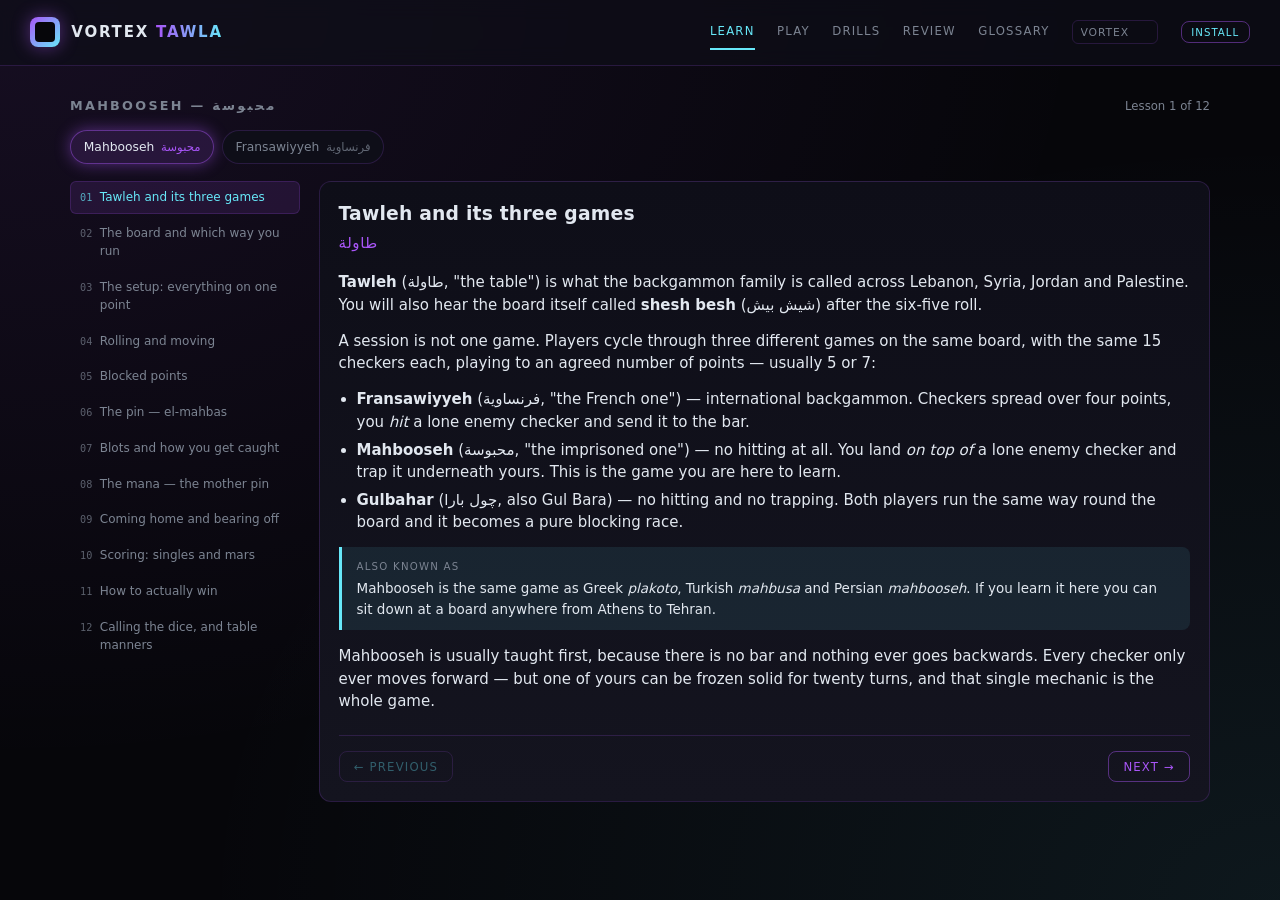
==== commit ca1c0c2c: "Opening roll for first move, theme-neutral naming, Mono and Nova Plus Four things.  1. The opening r" ====
--- a/index.html
+++ b/index.html
@@ -56,6 +56,8 @@
       <select id="theme" aria-label="Colour theme">
         <option value="vortex">Vortex</option>
         <option value="nova">Nova</option>
+        <option value="novaplus">Nova Plus</option>
+        <option value="mono">Mono</option>
         <option value="qahwa">Qahwa</option>
       </select>
     </label>
--- a/assets/css/themes.css
+++ b/assets/css/themes.css
@@ -256,3 +256,160 @@
 
   --focus-ring:    #f0c874;
 }
+
+/* ---------------------------------------------------------------------
+ * MONO — no colour at all. Pure black ground, white text, and checkers
+ * that are polished black and polished white: the highlight and rim do
+ * all the work, since there is no hue to lean on. Status colours stay as
+ * greys so nothing breaks the discipline; the accent is plain white.
+ * ------------------------------------------------------------------- */
+:root[data-theme="mono"] {
+  --bg:            #000000;
+  --halo-1:        rgba(255, 255, 255, 0.05);
+  --halo-2:        rgba(255, 255, 255, 0.03);
+  --surface:       #0a0a0a;
+  --surface-2:     #131313;
+  --glass:         rgba(10, 10, 10, 0.80);
+
+  --text:          #ffffff;
+  --muted:         #9a9a9a;
+  --subtle:        #c9c9c9;
+
+  --border:        rgba(255, 255, 255, 0.20);
+  --border-strong: rgba(255, 255, 255, 0.55);
+
+  --accent:        #ffffff;
+  --accent-glow:   rgba(255, 255, 255, 0.30);
+  --accent-wash:   rgba(255, 255, 255, 0.10);
+  --accent-tint:   rgba(255, 255, 255, 0.20);
+  --accent-2:      #d0d0d0;
+  --accent-2-glow: rgba(255, 255, 255, 0.26);
+  --accent-2-wash: rgba(255, 255, 255, 0.08);
+
+  --brand-1:       #ffffff;
+  --brand-2:       #7a7a7a;
+  --logo-core:     var(--bg);
+
+  /* Kept legible on black but drained of hue to match the theme. */
+  --danger:        #ff8f8f;
+  --success:       #b7f0cf;
+  --warning:       #f0dfa8;
+
+  --board-1:       #0d0d0d;
+  --board-2:       #050505;
+  --board-edge:    rgba(255, 255, 255, 0.35);
+  --board-inner:   rgba(255, 255, 255, 0.03);
+  --board-shadow:  rgba(0, 0, 0, 0.85);
+  --pt-a:          rgba(255, 255, 255, 0.13);
+  --pt-b:          rgba(255, 255, 255, 0.05);
+  --bar-1:         rgba(255, 255, 255, 0.10);
+  --bar-2:         rgba(255, 255, 255, 0.04);
+  --tray-bg:       rgba(255, 255, 255, 0.05);
+
+  --pt-movable:    rgba(255, 255, 255, 0.26);
+  --pt-selected:   rgba(255, 255, 255, 0.42);
+  --pt-target:     rgba(183, 240, 207, 0.30);
+  --pt-target-pin: rgba(240, 223, 168, 0.32);
+  --pt-risk-blot:  rgba(240, 223, 168, 0.22);
+  --pt-risk-mana:  rgba(255, 143, 143, 0.34);
+  --pt-hint-src:   rgba(255, 255, 255, 0.30);
+  --pt-hint-dst:   rgba(255, 255, 255, 0.18);
+
+  /* Shiny white and shiny black: a hard specular highlight offset to the
+     upper left, a deep falloff, and a rim that separates each from the
+     board. */
+  --chk-w:         #f4f4f4;
+  --chk-w-hi:      #ffffff;
+  --chk-w-lo:      #8e8e8e;
+  --chk-w-rim:     #ffffff;
+  --chk-b:         #101010;
+  --chk-b-hi:      #6e6e6e;
+  --chk-b-lo:      #000000;
+  --chk-b-rim:     #8a8a8a;
+  --chk-b-inset:   rgba(255, 255, 255, 0.30);
+
+  --die-1:         #ffffff;
+  --die-2:         #bdbdbd;
+  --die-pip:       #000000;
+  --die-glow:      rgba(255, 255, 255, 0.25);
+
+  --focus-ring:    #ffffff;
+}
+
+/* ---------------------------------------------------------------------
+ * NOVA PLUS — Nova taken deeper. Smoked grey glass rather than silver,
+ * lit from behind: the ground is a dark graphite gradient, panels are
+ * translucent and blurred, and the blue is a colder, more electric cyan
+ * that actually glows against the dark. Checkers are polished chrome and
+ * black glass.
+ * ------------------------------------------------------------------- */
+:root[data-theme="novaplus"] {
+  --bg:            #0b0e13;
+  --halo-1:        rgba(90, 170, 255, 0.16);
+  --halo-2:        rgba(40, 60, 90, 0.55);
+  --surface:       rgba(30, 37, 48, 0.72);
+  --surface-2:     rgba(22, 28, 37, 0.78);
+  --glass:         rgba(16, 21, 28, 0.62);
+
+  --text:          #eaf2fb;
+  --muted:         #93a3b8;
+  --subtle:        #bccbde;
+
+  --border:        rgba(120, 190, 255, 0.22);
+  --border-strong: rgba(120, 190, 255, 0.58);
+
+  --accent:        #58c8ff;
+  --accent-glow:   rgba(88, 200, 255, 0.55);
+  --accent-wash:   rgba(88, 200, 255, 0.12);
+  --accent-tint:   rgba(88, 200, 255, 0.24);
+  --accent-2:      #8fe3ff;
+  --accent-2-glow: rgba(143, 227, 255, 0.50);
+  --accent-2-wash: rgba(143, 227, 255, 0.12);
+
+  --brand-1:       #9fb4cc;
+  --brand-2:       #58c8ff;
+  --logo-core:     #0b0e13;
+
+  --danger:        #ff7a6e;
+  --success:       #5ce0a8;
+  --warning:       #ffd166;
+
+  /* Smoked glass over a dark cabinet. */
+  --board-1:       #171d26;
+  --board-2:       #0e131a;
+  --board-edge:    rgba(120, 190, 255, 0.42);
+  --board-inner:   rgba(120, 190, 255, 0.07);
+  --board-shadow:  rgba(0, 0, 0, 0.75);
+  --pt-a:          rgba(150, 175, 205, 0.20);
+  --pt-b:          rgba(88, 200, 255, 0.13);
+  --bar-1:         rgba(120, 190, 255, 0.12);
+  --bar-2:         rgba(255, 255, 255, 0.04);
+  --tray-bg:       rgba(255, 255, 255, 0.05);
+
+  --pt-movable:    rgba(88, 200, 255, 0.28);
+  --pt-selected:   rgba(88, 200, 255, 0.46);
+  --pt-target:     rgba(92, 224, 168, 0.30);
+  --pt-target-pin: rgba(255, 209, 102, 0.32);
+  --pt-risk-blot:  rgba(255, 209, 102, 0.22);
+  --pt-risk-mana:  rgba(255, 122, 110, 0.36);
+  --pt-hint-src:   rgba(143, 227, 255, 0.30);
+  --pt-hint-dst:   rgba(143, 227, 255, 0.20);
+
+  /* Polished chrome and black glass. */
+  --chk-w:         #cdd8e6;
+  --chk-w-hi:      #ffffff;
+  --chk-w-lo:      #79879a;
+  --chk-w-rim:     #f2f7ff;
+  --chk-b:         #1b2029;
+  --chk-b-hi:      #56657a;
+  --chk-b-lo:      #05070a;
+  --chk-b-rim:     #7f93ad;
+  --chk-b-inset:   rgba(160, 200, 240, 0.28);
+
+  --die-1:         #f4f9ff;
+  --die-2:         #c2d0e0;
+  --die-pip:       #0b0e13;
+  --die-glow:      rgba(88, 200, 255, 0.45);
+
+  --focus-ring:    #8fe3ff;
+}
--- a/assets/css/vortex.css
+++ b/assets/css/vortex.css
@@ -225,6 +225,31 @@
   font-size: 0.9rem; font-family: inherit;
   transition: border-color .15s, box-shadow .15s;
 }
+
+/* A native select keeps the OS chrome — grey box, grey arrow — and
+   ignores the theme entirely. Strip the appearance and draw our own
+   chevron so the control actually follows the palette. The option list
+   itself is drawn by the OS; colouring `option` is the only lever we
+   have over it, and it is honoured on Windows and Linux Chrome. */
+select {
+  appearance: none;
+  -webkit-appearance: none;
+  -moz-appearance: none;
+  padding-right: 1.9rem;
+  background-image:
+    linear-gradient(45deg, transparent 50%, currentColor 50%),
+    linear-gradient(135deg, currentColor 50%, transparent 50%);
+  background-position:
+    right 1.05rem center,
+    right 0.75rem center;
+  background-size: 5px 5px, 5px 5px;
+  background-repeat: no-repeat;
+  cursor: pointer;
+}
+select option {
+  background: var(--surface);
+  color: var(--text);
+}
 input:focus, select:focus, textarea:focus {
   outline: none; border-color: var(--accent);
   box-shadow: 0 0 0 3px var(--accent-glow);
--- a/assets/css/tawla.css
+++ b/assets/css/tawla.css
@@ -411,7 +411,7 @@
   padding: .75rem 1rem; border-radius: 0 8px 8px 0;
   margin: 0 0 1rem; font-size: .9rem;
 }
-.lesson .callout.cyan  { border-left-color: var(--accent-2);   background: color-mix(in srgb, var(--accent-2) 9%, transparent); }
+.lesson .callout.alt  { border-left-color: var(--accent-2);   background: color-mix(in srgb, var(--accent-2) 9%, transparent); }
 .lesson .callout.warn  { border-left-color: var(--warning);background: color-mix(in srgb, var(--warning) 9%, transparent); }
 .lesson .callout .h {
   display: block; font-size: .68rem; text-transform: uppercase;
@@ -516,6 +516,40 @@
   .die i { width: 5px; height: 5px; }
   .hud { gap: .4rem; }
   .hud .who { padding: .3rem .55rem; font-size: .66rem; }
+}
+
+/* ---- opening roll ---------------------------------------------- */
+
+/* One die per side, captioned, so the throw for who starts is visibly
+   not a normal turn. */
+.opendie { display: flex; flex-direction: column; align-items: center; gap: .2rem; }
+.opendie .cap {
+  font-size: .55rem; text-transform: uppercase; letter-spacing: .1em;
+  color: var(--muted); white-space: nowrap;
+}
+.opendie.won .cap { color: var(--accent); font-weight: 700; }
+.opendie.won .die { box-shadow: 0 0 0 2px var(--accent), 0 0 18px var(--accent-glow); }
+.openhint {
+  font-size: .7rem; text-transform: uppercase; letter-spacing: .12em;
+  color: var(--muted);
+}
+
+/* Nova Plus is glass: the panels are translucent, so they need a blur
+   behind them or they just look washed out. */
+:root[data-theme="novaplus"] .card,
+:root[data-theme="novaplus"] .board,
+:root[data-theme="novaplus"] .tray {
+  backdrop-filter: blur(14px) saturate(1.3);
+  -webkit-backdrop-filter: blur(14px) saturate(1.3);
+}
+:root[data-theme="novaplus"] .board {
+  box-shadow:
+    0 18px 60px var(--board-shadow),
+    inset 0 1px 0 rgba(255, 255, 255, .10),
+    inset 0 0 70px var(--board-inner);
+}
+:root[data-theme="novaplus"] .card {
+  box-shadow: 0 10px 34px rgba(0, 0, 0, .45), inset 0 1px 0 rgba(255, 255, 255, .07);
 }
 
 /* ---- theme picker ---------------------------------------------- */
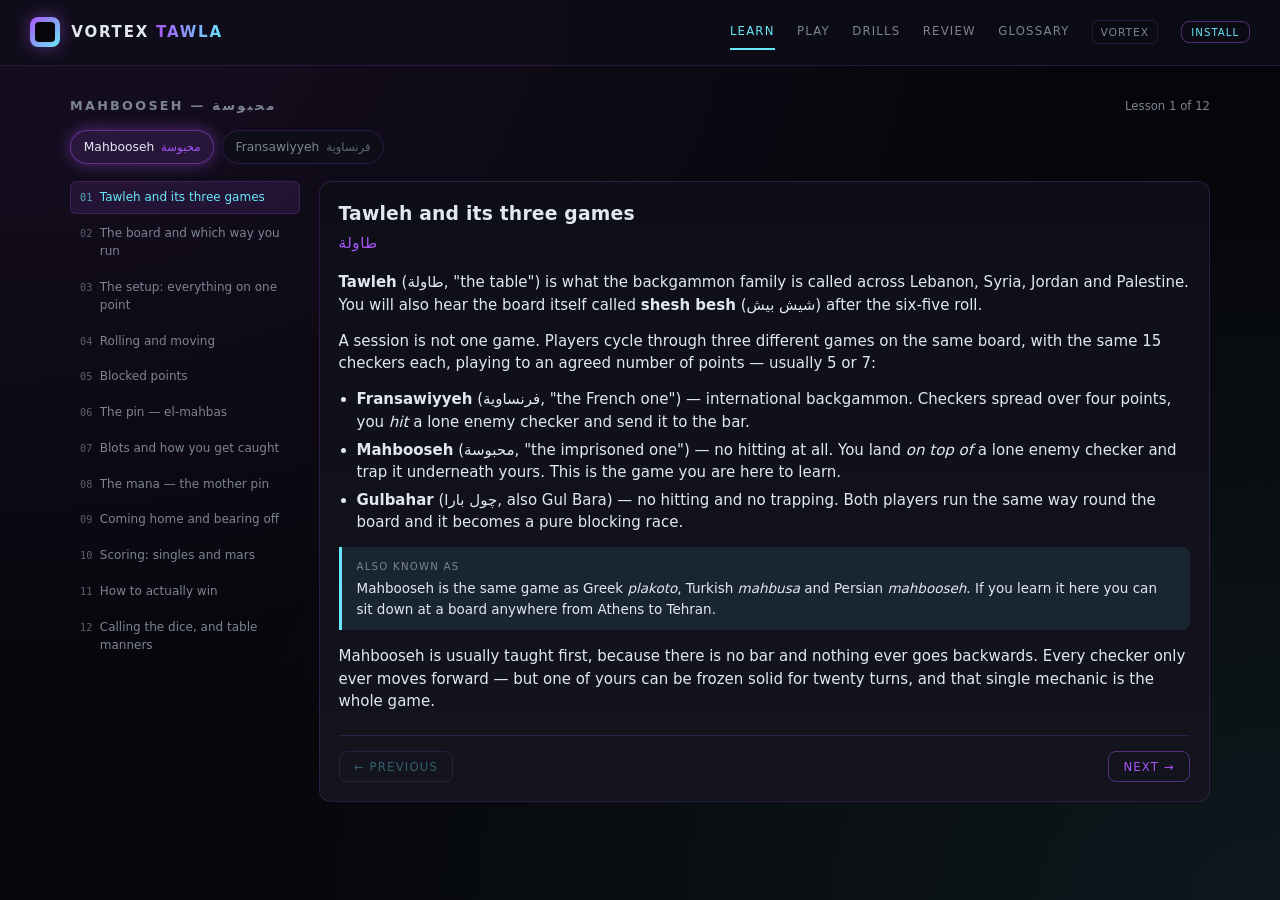
==== commit 03ddc6b6: "Rename Nova Plus to Atrium; add the GTX theme Atrium is the same theme under a better name -- the to" ====
--- a/index.html
+++ b/index.html
@@ -24,6 +24,7 @@
     try {
       var raw = localStorage.getItem('vortex-tawla/v1');
       var t = raw && (JSON.parse(raw).settings || {}).theme;
+      if (t === 'novaplus') t = 'atrium';          // renamed
       if (t && /^[a-z]+$/.test(t)) document.documentElement.setAttribute('data-theme', t);
     } catch (e) { /* private mode, corrupt blob: keep the default */ }
   })();
@@ -56,7 +57,8 @@
       <select id="theme" aria-label="Colour theme">
         <option value="vortex">Vortex</option>
         <option value="nova">Nova</option>
-        <option value="novaplus">Nova Plus</option>
+        <option value="atrium">Atrium</option>
+        <option value="gtx">GTX</option>
         <option value="mono">Mono</option>
         <option value="qahwa">Qahwa</option>
       </select>
--- a/assets/css/themes.css
+++ b/assets/css/themes.css
@@ -337,13 +337,13 @@
 }
 
 /* ---------------------------------------------------------------------
- * NOVA PLUS — Nova taken deeper. Smoked grey glass rather than silver,
- * lit from behind: the ground is a dark graphite gradient, panels are
+ * ATRIUM — Nova taken deeper. Smoked grey glass rather than silver, lit
+ * from behind: the ground is a dark graphite gradient, panels are
  * translucent and blurred, and the blue is a colder, more electric cyan
  * that actually glows against the dark. Checkers are polished chrome and
  * black glass.
  * ------------------------------------------------------------------- */
-:root[data-theme="novaplus"] {
+:root[data-theme="atrium"] {
   --bg:            #0b0e13;
   --halo-1:        rgba(90, 170, 255, 0.16);
   --halo-2:        rgba(40, 60, 90, 0.55);
@@ -413,3 +413,84 @@
 
   --focus-ring:    #8fe3ff;
 }
+
+/* ---------------------------------------------------------------------
+ * GTX — Mono's discipline with a race car's attitude. Carbon black and
+ * white, but every edge is red and every surface has a gloss on it:
+ * the panels are glassy, the board carries a hard specular sheen, and
+ * the points alternate white and red tint. Checkers stay black and white
+ * so the two sides never depend on the red — the black ones just get a
+ * red rim.
+ * ------------------------------------------------------------------- */
+:root[data-theme="gtx"] {
+  --bg:            #08090b;
+  --halo-1:        rgba(255, 47, 47, 0.14);
+  --halo-2:        rgba(255, 255, 255, 0.04);
+  --surface:       rgba(23, 25, 29, 0.86);
+  --surface-2:     rgba(15, 17, 20, 0.92);
+  --glass:         rgba(10, 11, 13, 0.72);
+
+  --text:          #f5f7fa;
+  --muted:         #9aa3ad;
+  --subtle:        #ccd3da;
+
+  --border:        rgba(255, 47, 47, 0.34);
+  --border-strong: rgba(255, 47, 47, 0.78);
+
+  --accent:        #ff2f2f;
+  --accent-glow:   rgba(255, 47, 47, 0.55);
+  --accent-wash:   rgba(255, 47, 47, 0.12);
+  --accent-tint:   rgba(255, 47, 47, 0.24);
+  /* Brushed metal as the second accent: red does the shouting, silver
+     does the reading. */
+  --accent-2:      #d7dde3;
+  --accent-2-glow: rgba(215, 221, 227, 0.40);
+  --accent-2-wash: rgba(215, 221, 227, 0.10);
+
+  --brand-1:       #ff2f2f;
+  --brand-2:       #d7dde3;
+  --logo-core:     var(--bg);
+
+  --danger:        #ff5c5c;
+  --success:       #4ade80;
+  --warning:       #fbbf24;
+
+  --board-1:       #16181c;
+  --board-2:       #0a0b0d;
+  --board-edge:    rgba(255, 47, 47, 0.60);
+  --board-inner:   rgba(255, 47, 47, 0.06);
+  --board-shadow:  rgba(0, 0, 0, 0.80);
+  --pt-a:          rgba(255, 255, 255, 0.10);
+  --pt-b:          rgba(255, 47, 47, 0.16);
+  --bar-1:         rgba(255, 47, 47, 0.16);
+  --bar-2:         rgba(255, 255, 255, 0.04);
+  --tray-bg:       rgba(255, 255, 255, 0.05);
+
+  --pt-movable:    rgba(255, 47, 47, 0.30);
+  --pt-selected:   rgba(255, 47, 47, 0.50);
+  --pt-target:     rgba(74, 222, 128, 0.30);
+  --pt-target-pin: rgba(251, 191, 36, 0.32);
+  --pt-risk-blot:  rgba(251, 191, 36, 0.22);
+  --pt-risk-mana:  rgba(255, 92, 92, 0.40);
+  --pt-hint-src:   rgba(215, 221, 227, 0.28);
+  --pt-hint-dst:   rgba(215, 221, 227, 0.18);
+
+  /* Gloss white and gloss black. The red rim on the dark set is the
+     sporty detail and doubles as the non-colour cue. */
+  --chk-w:         #f0f3f6;
+  --chk-w-hi:      #ffffff;
+  --chk-w-lo:      #949ca5;
+  --chk-w-rim:     #ffffff;
+  --chk-b:         #121417;
+  --chk-b-hi:      #5f676f;
+  --chk-b-lo:      #000000;
+  --chk-b-rim:     #ff3b3b;
+  --chk-b-inset:   rgba(255, 255, 255, 0.26);
+
+  --die-1:         #ffffff;
+  --die-2:         #c3c9d0;
+  --die-pip:       #0a0b0d;
+  --die-glow:      rgba(255, 47, 47, 0.50);
+
+  --focus-ring:    #ff5a5a;
+}
--- a/assets/css/tawla.css
+++ b/assets/css/tawla.css
@@ -534,22 +534,57 @@
   color: var(--muted);
 }
 
-/* Nova Plus is glass: the panels are translucent, so they need a blur
+/* Atrium is glass: the panels are translucent, so they need a blur
    behind them or they just look washed out. */
-:root[data-theme="novaplus"] .card,
-:root[data-theme="novaplus"] .board,
-:root[data-theme="novaplus"] .tray {
+:root[data-theme="atrium"] .card,
+:root[data-theme="atrium"] .board,
+:root[data-theme="atrium"] .tray {
   backdrop-filter: blur(14px) saturate(1.3);
   -webkit-backdrop-filter: blur(14px) saturate(1.3);
 }
-:root[data-theme="novaplus"] .board {
+:root[data-theme="atrium"] .board {
   box-shadow:
     0 18px 60px var(--board-shadow),
     inset 0 1px 0 rgba(255, 255, 255, .10),
     inset 0 0 70px var(--board-inner);
 }
-:root[data-theme="novaplus"] .card {
+:root[data-theme="atrium"] .card {
   box-shadow: 0 10px 34px rgba(0, 0, 0, .45), inset 0 1px 0 rgba(255, 255, 255, .07);
+}
+
+/* GTX: glass panels with a hard sheen along the top edge and a red
+   bloom at the board's rim — the "sporty" part is the gloss, not extra
+   colour. */
+:root[data-theme="gtx"] .card,
+:root[data-theme="gtx"] .board,
+:root[data-theme="gtx"] .tray,
+:root[data-theme="gtx"] .topbar {
+  backdrop-filter: blur(12px) saturate(1.25);
+  -webkit-backdrop-filter: blur(12px) saturate(1.25);
+}
+:root[data-theme="gtx"] .card {
+  background:
+    linear-gradient(180deg, rgba(255, 255, 255, .07), rgba(255, 255, 255, 0) 42%),
+    linear-gradient(180deg, var(--surface), var(--surface-2));
+  box-shadow:
+    0 10px 30px rgba(0, 0, 0, .55),
+    inset 0 1px 0 rgba(255, 255, 255, .10);
+}
+:root[data-theme="gtx"] .board {
+  background:
+    linear-gradient(180deg, rgba(255, 255, 255, .06), rgba(255, 255, 255, 0) 30%),
+    linear-gradient(160deg, var(--board-1), var(--board-2));
+  box-shadow:
+    0 18px 50px var(--board-shadow),
+    0 0 26px rgba(255, 47, 47, .18),
+    inset 0 1px 0 rgba(255, 255, 255, .12),
+    inset 0 0 70px var(--board-inner);
+}
+:root[data-theme="gtx"] .btn {
+  background: linear-gradient(180deg, rgba(255, 255, 255, .06), rgba(255, 255, 255, 0));
+}
+:root[data-theme="gtx"] .chk {
+  box-shadow: 0 3px 8px var(--board-shadow), inset 0 1px 0 rgba(255, 255, 255, .35);
 }
 
 /* ---- theme picker ---------------------------------------------- */
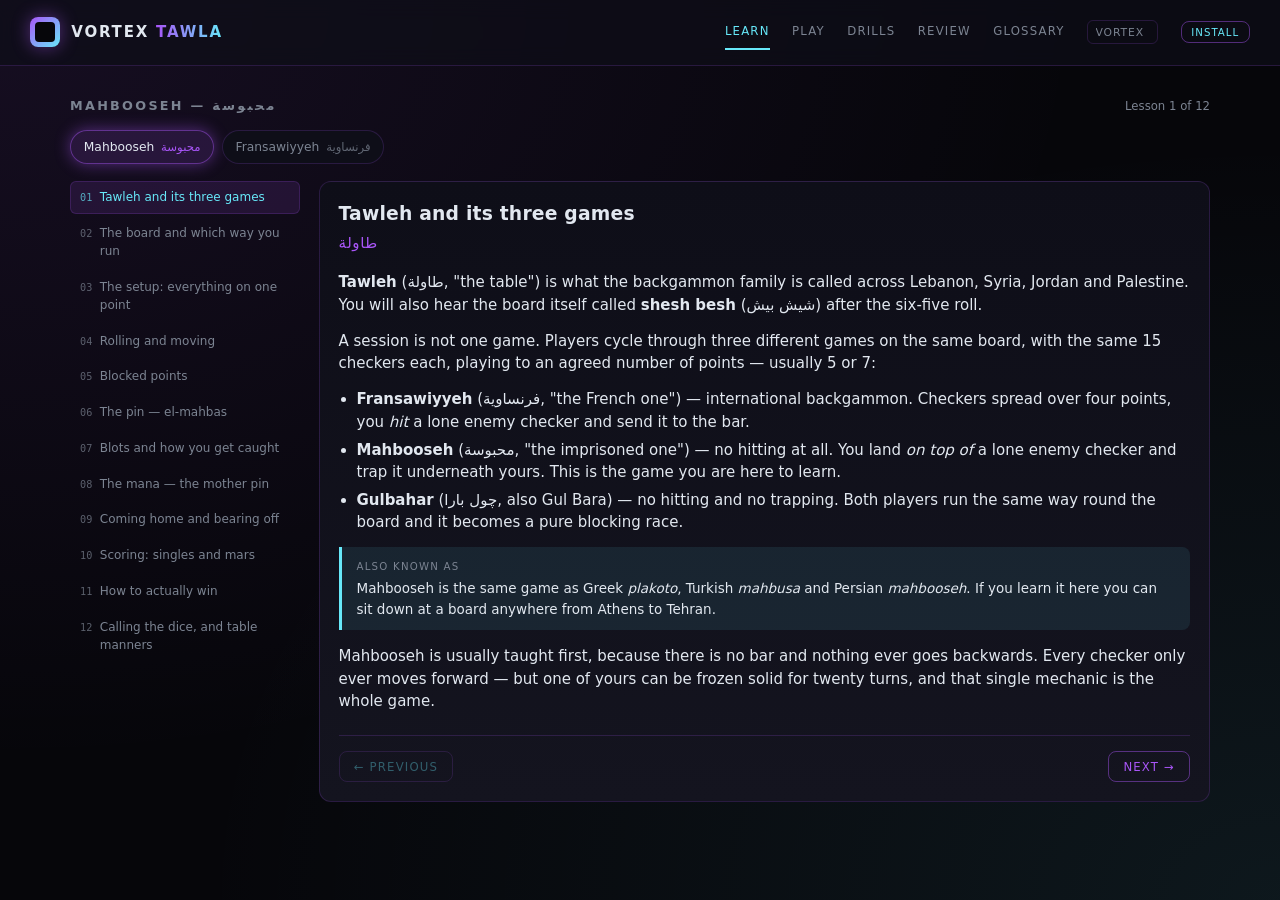
==== commit 9f6da7f6: "Make Atrium properly glassy; add the Bamboo theme Atrium looked flat because its board was opaque --" ====
--- a/index.html
+++ b/index.html
@@ -60,6 +60,7 @@
         <option value="atrium">Atrium</option>
         <option value="gtx">GTX</option>
         <option value="mono">Mono</option>
+        <option value="bamboo">Bamboo</option>
         <option value="qahwa">Qahwa</option>
       </select>
     </label>
--- a/assets/css/themes.css
+++ b/assets/css/themes.css
@@ -345,11 +345,11 @@
  * ------------------------------------------------------------------- */
 :root[data-theme="atrium"] {
   --bg:            #0b0e13;
-  --halo-1:        rgba(90, 170, 255, 0.16);
-  --halo-2:        rgba(40, 60, 90, 0.55);
-  --surface:       rgba(30, 37, 48, 0.72);
-  --surface-2:     rgba(22, 28, 37, 0.78);
-  --glass:         rgba(16, 21, 28, 0.62);
+  --halo-1:        rgba(90, 170, 255, 0.22);
+  --halo-2:        rgba(30, 48, 74, 0.65);
+  --surface:       rgba(38, 48, 62, 0.55);
+  --surface-2:     rgba(24, 31, 41, 0.62);
+  --glass:         rgba(16, 21, 28, 0.55);
 
   --text:          #eaf2fb;
   --muted:         #93a3b8;
@@ -374,16 +374,17 @@
   --success:       #5ce0a8;
   --warning:       #ffd166;
 
-  /* Smoked glass over a dark cabinet. */
-  --board-1:       #171d26;
-  --board-2:       #0e131a;
+  /* Smoked glass over a dark cabinet — translucent on purpose, so the
+     blur behind the board actually shows. */
+  --board-1:       rgba(42, 54, 70, 0.55);
+  --board-2:       rgba(14, 19, 26, 0.72);
   --board-edge:    rgba(120, 190, 255, 0.42);
-  --board-inner:   rgba(120, 190, 255, 0.07);
+  --board-inner:   rgba(120, 190, 255, 0.10);
   --board-shadow:  rgba(0, 0, 0, 0.75);
   --pt-a:          rgba(150, 175, 205, 0.20);
   --pt-b:          rgba(88, 200, 255, 0.13);
-  --bar-1:         rgba(120, 190, 255, 0.12);
-  --bar-2:         rgba(255, 255, 255, 0.04);
+  --bar-1:         rgba(120, 190, 255, 0.16);
+  --bar-2:         rgba(255, 255, 255, 0.05);
   --tray-bg:       rgba(255, 255, 255, 0.05);
 
   --pt-movable:    rgba(88, 200, 255, 0.28);
@@ -494,3 +495,82 @@
 
   --focus-ring:    #ff5a5a;
 }
+
+/* ---------------------------------------------------------------------
+ * BAMBOO — a grove, not a games room. Deep leaf-green ground, points cut
+ * in pale culm and dark leaf, and the two sets of checkers are the two
+ * woods you would actually turn them from: bleached white wood against
+ * seasoned bamboo, which is a warm yellow-green rather than a true green.
+ * ------------------------------------------------------------------- */
+:root[data-theme="bamboo"] {
+  --bg:            #0c1810;
+  --halo-1:        rgba(126, 200, 116, 0.14);
+  --halo-2:        rgba(26, 74, 40, 0.45);
+  --surface:       #16281a;
+  --surface-2:     #1b3120;
+  --glass:         rgba(18, 41, 26, 0.78);
+
+  --text:          #edf7e8;
+  --muted:         #9ab894;
+  --subtle:        #cfe6c8;
+
+  --border:        rgba(126, 200, 116, 0.26);
+  --border-strong: rgba(150, 220, 138, 0.58);
+
+  --accent:        #7cc46e;
+  --accent-glow:   rgba(124, 196, 110, 0.42);
+  --accent-wash:   rgba(124, 196, 110, 0.12);
+  --accent-tint:   rgba(124, 196, 110, 0.24);
+  --accent-2:      #c3d977;
+  --accent-2-glow: rgba(195, 217, 119, 0.40);
+  --accent-2-wash: rgba(195, 217, 119, 0.12);
+
+  --brand-1:       #7cc46e;
+  --brand-2:       #c3d977;
+  --logo-core:     var(--bg);
+
+  --danger:        #e8836b;
+  --success:       #8fd99a;
+  --warning:       #e0c56a;
+
+  /* A woven mat: pale culm against deep leaf. */
+  --board-1:       #1d3522;
+  --board-2:       #122415;
+  --board-edge:    rgba(150, 220, 138, 0.50);
+  --board-inner:   rgba(0, 0, 0, 0.28);
+  --board-shadow:  rgba(0, 0, 0, 0.62);
+  --pt-a:          rgba(206, 224, 150, 0.26);
+  --pt-b:          rgba(46, 96, 52, 0.60);
+  --bar-1:         rgba(90, 150, 90, 0.34);
+  --bar-2:         rgba(30, 70, 40, 0.55);
+  --tray-bg:       rgba(0, 0, 0, 0.30);
+
+  --pt-movable:    rgba(124, 196, 110, 0.30);
+  --pt-selected:   rgba(124, 196, 110, 0.48);
+  --pt-target:     rgba(143, 217, 154, 0.34);
+  --pt-target-pin: rgba(224, 197, 106, 0.36);
+  --pt-risk-blot:  rgba(224, 197, 106, 0.24);
+  --pt-risk-mana:  rgba(232, 131, 107, 0.38);
+  --pt-hint-src:   rgba(195, 217, 119, 0.30);
+  --pt-hint-dst:   rgba(195, 217, 119, 0.20);
+
+  /* White wood: bleached, close-grained, slightly warm. */
+  --chk-w:         #eee7d2;
+  --chk-w-hi:      #fffdf4;
+  --chk-w-lo:      #b3ab92;
+  --chk-w-rim:     #fffef8;
+  /* Bamboo: seasoned culm — yellow-green, darker than the white wood so
+     the two never rely on hue alone. */
+  --chk-b:         #8ea24a;
+  --chk-b-hi:      #cddb8c;
+  --chk-b-lo:      #4e5c22;
+  --chk-b-rim:     #b9c977;
+  --chk-b-inset:   rgba(20, 34, 18, 0.45);
+
+  --die-1:         #f6f2e0;
+  --die-2:         #d3d5ae;
+  --die-pip:       #16281a;
+  --die-glow:      rgba(124, 196, 110, 0.40);
+
+  --focus-ring:    #c3d977;
+}
--- a/assets/css/tawla.css
+++ b/assets/css/tawla.css
@@ -534,57 +534,79 @@
   color: var(--muted);
 }
 
-/* Atrium is glass: the panels are translucent, so they need a blur
-   behind them or they just look washed out. */
+/* ---- glass themes ---------------------------------------------- */
+
+/* Atrium and GTX are both "sheet of glass over a dark cabinet", so they
+   share one treatment rather than two near-copies: a blur behind every
+   translucent panel, a specular highlight along its top edge, and a
+   bloom at the board's rim in the theme's own accent.
+   The strength comes from tokens, so a theme opts in by setting them and
+   tunes how wet it looks; everything else is identical. */
+:root[data-theme="atrium"],
+:root[data-theme="gtx"] {
+  --gloss:        rgba(255, 255, 255, .085);
+  --gloss-edge:   rgba(255, 255, 255, .14);
+  --gloss-blur:   blur(14px) saturate(1.3);
+}
+/* GTX sits a touch harder and drier than Atrium. */
+:root[data-theme="gtx"] {
+  --gloss:        rgba(255, 255, 255, .07);
+  --gloss-edge:   rgba(255, 255, 255, .12);
+  --gloss-blur:   blur(12px) saturate(1.25);
+}
+
 :root[data-theme="atrium"] .card,
 :root[data-theme="atrium"] .board,
-:root[data-theme="atrium"] .tray {
-  backdrop-filter: blur(14px) saturate(1.3);
-  -webkit-backdrop-filter: blur(14px) saturate(1.3);
-}
-:root[data-theme="atrium"] .board {
-  box-shadow:
-    0 18px 60px var(--board-shadow),
-    inset 0 1px 0 rgba(255, 255, 255, .10),
-    inset 0 0 70px var(--board-inner);
-}
-:root[data-theme="atrium"] .card {
-  box-shadow: 0 10px 34px rgba(0, 0, 0, .45), inset 0 1px 0 rgba(255, 255, 255, .07);
-}
-
-/* GTX: glass panels with a hard sheen along the top edge and a red
-   bloom at the board's rim — the "sporty" part is the gloss, not extra
-   colour. */
+:root[data-theme="atrium"] .tray,
+:root[data-theme="atrium"] .topbar,
 :root[data-theme="gtx"] .card,
 :root[data-theme="gtx"] .board,
 :root[data-theme="gtx"] .tray,
 :root[data-theme="gtx"] .topbar {
-  backdrop-filter: blur(12px) saturate(1.25);
-  -webkit-backdrop-filter: blur(12px) saturate(1.25);
-}
+  backdrop-filter: var(--gloss-blur);
+  -webkit-backdrop-filter: var(--gloss-blur);
+}
+
+:root[data-theme="atrium"] .card,
 :root[data-theme="gtx"] .card {
   background:
-    linear-gradient(180deg, rgba(255, 255, 255, .07), rgba(255, 255, 255, 0) 42%),
+    linear-gradient(180deg, var(--gloss), rgba(255, 255, 255, 0) 42%),
     linear-gradient(180deg, var(--surface), var(--surface-2));
   box-shadow:
-    0 10px 30px rgba(0, 0, 0, .55),
-    inset 0 1px 0 rgba(255, 255, 255, .10);
-}
+    0 12px 34px rgba(0, 0, 0, .50),
+    inset 0 1px 0 var(--gloss-edge);
+}
+
+:root[data-theme="atrium"] .board,
 :root[data-theme="gtx"] .board {
   background:
-    linear-gradient(180deg, rgba(255, 255, 255, .06), rgba(255, 255, 255, 0) 30%),
+    linear-gradient(180deg, var(--gloss), rgba(255, 255, 255, 0) 30%),
     linear-gradient(160deg, var(--board-1), var(--board-2));
   box-shadow:
-    0 18px 50px var(--board-shadow),
-    0 0 26px rgba(255, 47, 47, .18),
-    inset 0 1px 0 rgba(255, 255, 255, .12),
+    0 18px 55px var(--board-shadow),
+    0 0 26px color-mix(in srgb, var(--accent) 20%, transparent),
+    inset 0 1px 0 var(--gloss-edge),
     inset 0 0 70px var(--board-inner);
 }
+
+:root[data-theme="atrium"] .btn,
 :root[data-theme="gtx"] .btn {
-  background: linear-gradient(180deg, rgba(255, 255, 255, .06), rgba(255, 255, 255, 0));
-}
+  background: linear-gradient(180deg, var(--gloss), rgba(255, 255, 255, 0));
+}
+
+/* A wet highlight across the top of every checker. */
+:root[data-theme="atrium"] .chk,
 :root[data-theme="gtx"] .chk {
   box-shadow: 0 3px 8px var(--board-shadow), inset 0 1px 0 rgba(255, 255, 255, .35);
+}
+
+/* The spine reads as a seam in the glass rather than a painted stripe. */
+:root[data-theme="atrium"] .board .bar,
+:root[data-theme="gtx"] .board .bar {
+  background:
+    linear-gradient(180deg, var(--gloss), rgba(255, 255, 255, 0) 55%),
+    linear-gradient(180deg, var(--bar-1), var(--bar-2));
+  box-shadow: inset 1px 0 0 var(--gloss-edge), inset -1px 0 0 var(--gloss-edge);
 }
 
 /* ---- theme picker ---------------------------------------------- */
